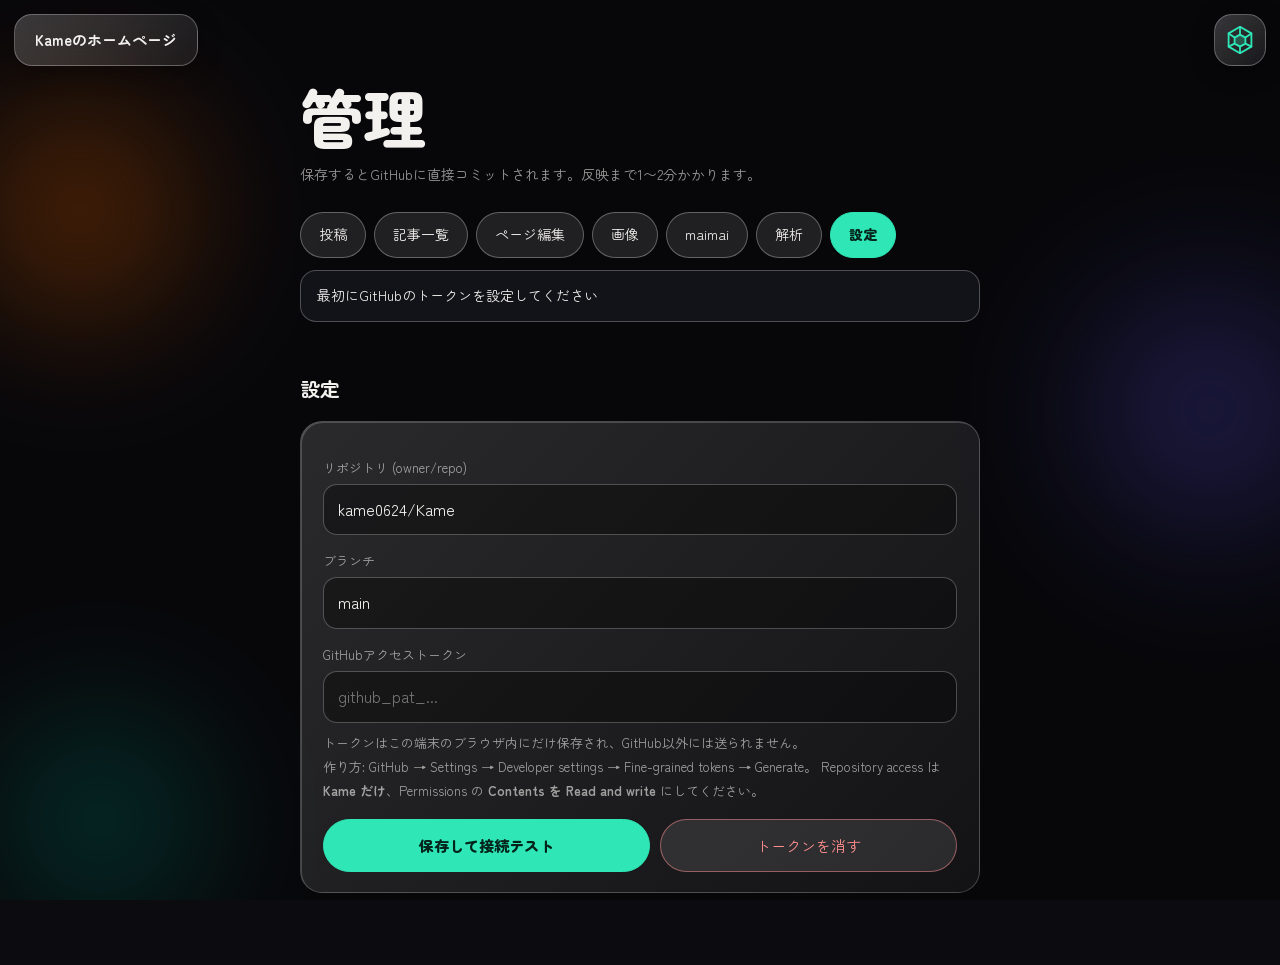
==== admin.html @ 191200f0 "Add files via upload" ====
<!doctype html>
<html lang="ja">
<head>
<meta charset="utf-8">
<meta name="viewport" content="width=device-width,initial-scale=1,viewport-fit=cover">
<meta name="theme-color" content="#0b0b10">
<meta name="robots" content="noindex,nofollow">
<title>管理 | Kame</title>
<link rel="preconnect" href="https://fonts.googleapis.com">
<link rel="preconnect" href="https://fonts.gstatic.com" crossorigin>
<link href="https://fonts.googleapis.com/css2?family=Zen+Maru+Gothic:wght@500;700;900&display=swap" rel="stylesheet">
<link rel="stylesheet" href="style.css">
<style>
  .tabs{display:flex;gap:8px;flex-wrap:wrap;margin:24px 0 8px}
  .tabs button{font:inherit;cursor:pointer;padding:9px 18px;min-height:44px;border-radius:50px;border:1px solid rgba(255,255,255,.3);background:rgba(255,255,255,.1);color:var(--text);font-size:14px}
  .tabs button[aria-selected="true"]{background:var(--accent);color:var(--accent-ink);border-color:var(--accent);font-weight:900}
  .panel[hidden]{display:none}
  label{display:block;font-size:13px;color:var(--dim);margin:14px 0 4px}
  input[type=text],input[type=password],input[type=date],select,textarea{width:100%;font:inherit;font-size:16px;color:var(--text);background:rgba(0,0,0,.35);border:1px solid rgba(255,255,255,.25);border-radius:14px;padding:10px 14px}
  textarea{min-height:200px;resize:vertical;line-height:1.7}
  textarea.code{min-height:55vh;font-family:ui-monospace,SFMono-Regular,Menlo,Consolas,monospace;font-size:13px;line-height:1.55;white-space:pre;overflow:auto;tab-size:2}
  input:focus,select:focus,textarea:focus{outline:2px solid var(--accent);outline-offset:1px}
  .row{display:flex;gap:10px;flex-wrap:wrap;margin-top:16px}
  .row>*{flex:1 1 auto}
  .abtn{font:inherit;cursor:pointer;min-height:48px;padding:12px 22px;border-radius:50px;border:1px solid rgba(255,255,255,.3);background:rgba(255,255,255,.1);color:var(--text);font-size:15px;text-align:center}
  .abtn.main{background:var(--accent);color:var(--accent-ink);border-color:var(--accent);font-weight:900}
  .abtn.danger{color:#ff8f8f;border-color:rgba(255,143,143,.5)}
  .abtn:disabled{opacity:.5;cursor:default}
  .hint{font-size:13px;color:var(--dim);margin:8px 0 0}
  #msg{position:sticky;top:76px;z-index:5;margin:12px 0 0;padding:12px 16px;border-radius:16px;font-size:14px;background:rgba(20,20,28,.92);border:1px solid rgba(255,255,255,.25)}
  #msg.ok{border-color:var(--accent);color:var(--accent)}
  #msg.err{border-color:#ff8f8f;color:#ff8f8f}
  #msg[hidden]{display:none}
  .plist{display:grid;gap:10px;padding:0;margin:0;list-style:none}
  .plist .glass{display:flex;gap:12px;align-items:center;justify-content:space-between}
  .plist .t{min-width:0}
  .plist .t b{display:block;font-size:15px}
  .plist .t span{color:var(--dim);font-size:12px}
  .plist .acts{display:flex;gap:8px;flex:none}
  .plist .acts .abtn{min-height:40px;padding:6px 14px;font-size:13px}
  iframe.prev{width:100%;height:60vh;border:1px solid rgba(255,255,255,.25);border-radius:16px;background:#0b0b10;margin-top:14px}
  .chk{display:flex;align-items:center;gap:8px;margin-top:12px;font-size:14px;color:var(--text)}
  .chk input{width:20px;height:20px}
  .gal{display:grid;grid-template-columns:repeat(auto-fill,minmax(140px,1fr));gap:12px;padding:0;margin:14px 0 0;list-style:none}
  .gal li{border:1px solid rgba(255,255,255,.2);border-radius:16px;overflow:hidden;background:rgba(0,0,0,.25);display:flex;flex-direction:column}
  .gal .ph{display:block;aspect-ratio:1/1;background:rgba(255,255,255,.05)}
  .gal img{display:block;width:100%;height:100%;object-fit:contain}
  .gal .nm{padding:8px 10px 0;font-size:12px;line-height:1.4;overflow-wrap:anywhere}
  .gal .sz{padding:0 10px;font-size:11px;color:var(--dim)}
  .gal .bt{display:flex;gap:6px;padding:8px 10px 10px;margin-top:auto}
  .gal .abtn{min-height:36px;padding:4px 8px;font-size:12px;flex:1}
  code{background:rgba(255,255,255,.1);padding:1px 6px;border-radius:6px;font-size:.9em}
</style>
</head>
<body>
<div class="bg" aria-hidden="true"><i></i><i></i><i></i></div>
<main>
  <h1 class="sub">管理</h1>
  <p class="lead" style="font-size:14px">保存するとGitHubに直接コミットされます。反映まで1〜2分かかります。</p>

  <div class="tabs" role="tablist">
    <button type="button" role="tab" data-tab="post">投稿</button>
    <button type="button" role="tab" data-tab="list">記事一覧</button>
    <button type="button" role="tab" data-tab="page">ページ編集</button>
    <button type="button" role="tab" data-tab="img">画像</button>
    <button type="button" role="tab" data-tab="mm">maimai</button>
    <button type="button" role="tab" data-tab="stats">解析</button>
    <button type="button" role="tab" data-tab="set">設定</button>
  </div>
  <div id="msg" hidden role="status"></div>

  <!-- 投稿 -->
  <section class="panel" id="tab-post" hidden>
    <h2 id="postHead">新しい記事</h2>
    <div class="glass">
      <label for="pDate">日付</label>
      <input type="date" id="pDate">
      <label for="pTitle">タイトル</label>
      <input type="text" id="pTitle" placeholder="タイトル" autocomplete="off">
      <label for="pBody">本文</label>
      <textarea id="pBody" placeholder="空行で段落が分かれます。URLは自動でリンクになります。"></textarea>
      <label class="chk"><input type="checkbox" id="pHtml"> 本文をHTMLとして書く</label>
      <p class="hint">画像は「画像を挿入」で <code>![](img/xxx.jpg)</code> の形で入ります。</p>
      <div class="row">
        <button class="abtn" type="button" id="pImgBtn">画像を挿入</button>
        <button class="abtn" type="button" id="pPrevBtn">プレビュー</button>
      </div>
      <input type="file" id="pImgFile" accept="image/*" hidden>
      <div id="pPrev" class="post glass" style="margin-top:16px" hidden></div>
      <div class="row">
        <button class="abtn main" type="button" id="pSave">投稿する</button>
        <button class="abtn" type="button" id="pCancel" hidden>編集をやめる</button>
      </div>
    </div>
  </section>

  <!-- 記事一覧 -->
  <section class="panel" id="tab-list" hidden>
    <h2>記事一覧</h2>
    <div class="row" style="margin:0 0 12px"><button class="abtn" type="button" id="lReload">再読み込み</button></div>
    <ul class="plist" id="plist"></ul>
  </section>

  <!-- ページ編集 -->
  <section class="panel" id="tab-page" hidden>
    <h2>ページ全体を編集</h2>
    <div class="glass">
      <label for="fPath">ファイル(新しい名前を入れると新規作成)</label>
      <input type="text" id="fPath" list="fList" placeholder="index.html" autocomplete="off" autocapitalize="off" spellcheck="false">
      <datalist id="fList"></datalist>
      <div class="row">
        <button class="abtn" type="button" id="fLoad">読み込む</button>
        <button class="abtn" type="button" id="fPrev">プレビュー</button>
      </div>
      <label for="fText">内容</label>
      <textarea id="fText" class="code" spellcheck="false" autocapitalize="off" wrap="off"></textarea>
      <iframe class="prev" id="fFrame" sandbox="allow-scripts allow-popups" title="プレビュー" hidden></iframe>
      <div class="row"><button class="abtn main" type="button" id="fSave">保存する</button></div>
    </div>
  </section>

  <!-- 画像 -->
  <section class="panel" id="tab-img" hidden>
    <h2>画像・ファイルのアップロード</h2>
    <div class="glass">
      <label for="uDir">保存先フォルダ</label>
      <select id="uDir">
        <option value="img/">img/ (ブログ用)</option>
        <option value="covers/">covers/ (maimaiのジャケット)</option>
        <option value="gadgets/">gadgets/ (ガジェット画像)</option>
        <option value="">ルート(トップ)</option>
      </select>
      <label for="uFile">ファイル</label>
      <input type="file" id="uFile">
      <label for="uName">ファイル名(空なら元の名前)</label>
      <input type="text" id="uName" placeholder="liftoff.jpg" autocapitalize="off" spellcheck="false">
      <div class="row"><button class="abtn main" type="button" id="uGo">アップロード</button></div>
      <p class="hint">ガジェット画像は保存先を <code>gadgets/</code> にして、下のファイル名で1枚ずつアップロードしてください。<br>Vivo: <code>vivo-x200-pro-mini.jpg</code> / iPhone: <code>iphone-13-mini.jpg</code> / Galaxy S22: <code>galaxy-s22.jpg</code> / Xperia 5 IV: <code>xperia-5-iv.jpg</code> / Nothing: <code>nothing-phone-1.jpg</code> / Galaxy S10e: <code>galaxy-s10e-exynos.jpg</code> / Xperia 5: <code>xperia-5.jpg</code><br>イヤホン: 水月雨 竹2: <code>moondrop-chu-2.jpg</code> / final E3000: <code>final-e3000.jpg</code> / CMF Buds Pro 2: <code>cmf-buds-pro-2.jpg</code> / CMF Buds: <code>cmf-buds.jpg</code></p>
      <p class="hint" id="uRes"></p>
    </div>

    <h2>画像一覧</h2>
    <div class="glass">
      <label for="gDir">フォルダを選ぶ(画像が入っているフォルダだけ出ます)</label>
      <select id="gDir"></select>
      <div class="row"><button class="abtn" type="button" id="gReload">再読み込み</button></div>
      <p class="hint" id="gInfo"></p>
      <ul class="gal" id="gal"></ul>
    </div>
  </section>

  <!-- maimai レーティング表 -->
  <section class="panel" id="tab-mm" hidden>
    <h2>maimai レーティング表</h2>
    <div class="glass">
      <p style="margin:0 0 4px">合計 <b id="mTotal" style="font-size:22px;color:var(--accent)">-</b> <span class="hint" id="mCount"></span></p>
      <p class="hint" style="margin:0">曲を追加・編集したら、いちばん下の「保存する」を押すとGitHubに反映されます。</p>
    </div>

    <h2 id="mHead">曲を追加</h2>
    <div class="glass">
      <label for="mGroup">分類</label>
      <select id="mGroup"><option value="new">新曲 B15</option><option value="old">旧曲 B35</option></select>
      <label for="mTitle">曲名</label>
      <input type="text" id="mTitle" placeholder="曲名" autocomplete="off">
      <label for="mDiff">難易度</label>
      <select id="mDiff"><option>MASTER</option><option>Re:MASTER</option><option>EXPERT</option><option>ADVANCED</option><option>BASIC</option></select>
      <label for="mConst">譜面定数(例 13.9)</label>
      <input type="text" id="mConst" inputmode="decimal" placeholder="13.9" autocomplete="off">
      <label for="mAch">達成率(例 100.5522)</label>
      <input type="text" id="mAch" inputmode="decimal" placeholder="100.5522" autocomplete="off">
      <p class="hint" id="mCalc">この曲のレーティング: -</p>
      <div class="row">
        <button class="abtn main" type="button" id="mAdd">追加する</button>
        <button class="abtn" type="button" id="mCancel" hidden>編集をやめる</button>
      </div>
    </div>

    <h2>レーティング推移</h2>
    <div class="glass">
      <label for="hDate">日付</label>
      <input type="date" id="hDate">
      <label for="hRate">レーティング(例 15226)</label>
      <input type="text" id="hRate" inputmode="numeric" placeholder="15226" autocomplete="off">
      <div class="row"><button class="abtn" type="button" id="hAdd">記録する</button></div>
      <label class="chk"><input type="checkbox" id="hAuto" checked> 保存するとき、新曲15・旧曲35がそろっていたら、合計を今日の分として自動で記録する</label>
      <p class="hint">同じ日付に記録すると上書きされます。グラフはmaimaiページに出ます(2回以上記録すると線になります)。</p>
      <ul class="plist" id="hList" style="margin-top:14px"></ul>
    </div>

    <h2>DX NETから取り込み</h2>
    <div class="glass">
      <label for="mImp">ブックマークレットでコピーしたデータを貼り付け</label>
      <textarea id="mImp" style="min-height:90px" placeholder='{"new":[...],"old":[...]}' spellcheck="false" autocapitalize="off"></textarea>
      <p class="hint">貼り付けた内容で、いまの新曲・旧曲の一覧を入れ替えます。前に入れた譜面定数は、同じ曲名と難易度なら引き継がれます。定数が分からなかった曲は「定数未入力」と出るので、あとから編集で入れてください。</p>
      <div class="row"><button class="abtn" type="button" id="mImpGo">取り込む</button></div>
    </div>

    <h2 id="mNewHead">新曲 B15</h2>
    <ul class="plist" id="mNewList"></ul>
    <h2 id="mOldHead">旧曲 B35</h2>
    <ul class="plist" id="mOldList"></ul>

    <div class="row" style="margin-top:24px"><button class="abtn main" type="button" id="mSave">保存する(GitHubに反映)</button></div>
    <p class="hint" id="mDirty"></p>
  </section>

  <!-- 解析 -->
  <section class="panel" id="tab-stats" hidden>
    <h2>アクセス解析(GoatCounter)</h2>
    <div class="glass">
      <p class="hint" style="margin:0 0 6px">広告や個人情報の収集がない、無料のアクセス解析です(個人利用向け)。<br>
      1. <a href="https://www.goatcounter.com/signup" target="_blank" rel="noopener">goatcounter.com</a> で登録して、好きな「コード」を決める → 2. 下に入れて「サイトの計測を有効にする」 → 3. 数字を見たいときは、GoatCounterの User → API でトークンを作って入れる。</p>
      <label for="gCode">コード(<code>○○.goatcounter.com</code> の○○)</label>
      <input type="text" id="gCode" autocapitalize="off" spellcheck="false" placeholder="kame">
      <div class="row">
        <button class="abtn main" type="button" id="gOn">サイトの計測を有効にする</button>
        <button class="abtn danger" type="button" id="gOff">計測を止める</button>
      </div>
      <p class="hint" id="gState"></p>
      <div class="row">
        <button class="abtn" type="button" id="gSkip">このブラウザは計測しない</button>
        <a class="abtn" id="gDash" href="https://www.goatcounter.com/" target="_blank" rel="noopener" style="text-decoration:none">ダッシュボードを開く</a>
      </div>
      <p class="hint" id="gSkipState"></p>
    </div>

    <h2>数字を見る</h2>
    <div class="glass">
      <label for="gTok">APIトークン(この端末のブラウザの中にだけ保存されます)</label>
      <input type="password" id="gTok" placeholder="GoatCounterで作ったトークン" autocomplete="off">
      <label for="gDays">期間</label>
      <select id="gDays"><option value="1">24時間</option><option value="7" selected>7日間</option><option value="30">30日間</option></select>
      <div class="row"><button class="abtn main" type="button" id="gLoad">読み込む</button></div>
      <p class="hint">ブラウザから読めないときは、「ダッシュボードを開く」から見てください(GoatCounter側の制限で、ここに出せない場合があります)。</p>
      <div id="gOut" style="margin-top:14px"></div>
    </div>
  </section>

  <!-- 設定 -->
  <section class="panel" id="tab-set" hidden>
    <h2>設定</h2>
    <div class="glass">
      <label for="sRepo">リポジトリ (owner/repo)</label>
      <input type="text" id="sRepo" value="kame0624/Kame" autocapitalize="off" spellcheck="false">
      <label for="sBranch">ブランチ</label>
      <input type="text" id="sBranch" value="main" autocapitalize="off" spellcheck="false">
      <label for="sToken">GitHubアクセストークン</label>
      <input type="password" id="sToken" placeholder="github_pat_..." autocomplete="off">
      <p class="hint">トークンはこの端末のブラウザ内にだけ保存され、GitHub以外には送られません。<br>
      作り方: GitHub → Settings → Developer settings → Fine-grained tokens → Generate。
      Repository access は <b>Kame だけ</b>、Permissions の <b>Contents を Read and write</b> にしてください。</p>
      <div class="row">
        <button class="abtn main" type="button" id="sSave">保存して接続テスト</button>
        <button class="abtn danger" type="button" id="sClear">トークンを消す</button>
      </div>
    </div>
  </section>
</main>
<script src="rating.js"></script>
<script src="menu.js"></script>
<script>
(function () {
  "use strict";
  var $ = function (id) { return document.getElementById(id); };
  var LS = "kame-admin-v1";
  var cfg = { repo: "kame0624/Kame", branch: "main", token: "" };
  try { var saved = JSON.parse(localStorage.getItem(LS) || "{}"); for (var k in saved) if (saved[k]) cfg[k] = saved[k]; } catch (e) {}

  /* ---------- 表示ヘルパ ---------- */
  var msgTimer;
  function say(text, kind) {
    var m = $("msg"); m.textContent = text; m.className = kind || ""; m.hidden = false;
    clearTimeout(msgTimer);
    if (kind === "ok") msgTimer = setTimeout(function () { m.hidden = true; }, 6000);
  }
  function busy(btn, on) { if (btn) btn.disabled = on; }
  function esc(s) { return String(s).replace(/&/g, "&amp;").replace(/</g, "&lt;").replace(/>/g, "&gt;").replace(/"/g, "&quot;"); }

  /* ---------- GitHub API ---------- */
  function api(path, opt) {
    if (!cfg.token) { go("set"); throw new Error("先に設定でトークンを入れてください"); }
    opt = opt || {};
    opt.headers = Object.assign({
      "Authorization": "Bearer " + cfg.token,
      "Accept": "application/vnd.github+json",
      "X-GitHub-Api-Version": "2022-11-28"
    }, opt.headers || {});
    opt.cache = "no-store";
    return fetch("https://api.github.com/repos/" + cfg.repo + path, opt).then(function (r) {
      if (r.status === 204) return null;
      return r.json().then(function (j) {
        if (!r.ok) { var e = new Error(j.message || ("HTTP " + r.status)); e.status = r.status; throw e; }
        return j;
      });
    });
  }
  function encPath(p) { return p.split("/").map(encodeURIComponent).join("/"); }
  function b64ToText(b) {
    var bin = atob(b.replace(/\n/g, "")), u = new Uint8Array(bin.length);
    for (var i = 0; i < bin.length; i++) u[i] = bin.charCodeAt(i);
    return new TextDecoder().decode(u);
  }
  function bytesToB64(u8) {
    var s = "", n = 0x8000;
    for (var i = 0; i < u8.length; i += n) s += String.fromCharCode.apply(null, u8.subarray(i, i + n));
    return btoa(s);
  }
  function readFile(path) {
    return api("/contents/" + encPath(path) + "?ref=" + encodeURIComponent(cfg.branch)).then(function (j) {
      if (Array.isArray(j) || j.type !== "file") throw new Error(path + " はファイルではありません");
      if (j.content === "" && j.size > 0) throw new Error("ファイルが大きすぎて読めません");
      return { text: b64ToText(j.content), sha: j.sha };
    });
  }
  function exists(path) {
    return api("/contents/" + encPath(path) + "?ref=" + encodeURIComponent(cfg.branch))
      .then(function (j) { return j.sha; }, function (e) { if (e.status === 404) return null; throw e; });
  }
  function putFile(path, b64, message, sha) {
    var body = { message: message, content: b64, branch: cfg.branch };
    if (sha) body.sha = sha;
    return api("/contents/" + encPath(path), { method: "PUT", body: JSON.stringify(body) });
  }
  function writeText(path, text, message, sha) {
    return putFile(path, bytesToB64(new TextEncoder().encode(text)), message, sha);
  }
  function friendly(e) {
    if (e.status === 401) return "トークンが無効です。設定で入れ直してください。";
    if (e.status === 403 || e.status === 404) return "権限がないか見つかりません(" + e.message + ")。トークンの権限とリポジトリ名を確認してください。";
    if (e.status === 409 || e.status === 422) return "他の変更とぶつかりました。読み込み直してもう一度どうぞ。(" + e.message + ")";
    return e.message || String(e);
  }

  /* ---------- タブ ---------- */
  var tabs = ["post", "list", "page", "img", "mm", "stats", "set"];
  function go(name) {
    tabs.forEach(function (t) {
      $("tab-" + t).hidden = t !== name;
      document.querySelector('[data-tab="' + t + '"]').setAttribute("aria-selected", t === name);
    });
    if (name === "list") loadList();
    if (name === "page") loadTree();
    if (name === "mm") loadMm();
    if (name === "stats") statsInit();
    if (name === "img") loadImgs(false);
    try { history.replaceState(null, "", "#" + name); } catch (e) {}
  }
  document.querySelector(".tabs").addEventListener("click", function (e) {
    var b = e.target.closest("[data-tab]"); if (b) go(b.dataset.tab);
  });

  /* ---------- 設定 ---------- */
  $("sRepo").value = cfg.repo; $("sBranch").value = cfg.branch; $("sToken").value = cfg.token;
  function persist() { try { localStorage.setItem(LS, JSON.stringify(cfg)); } catch (e) {} }
  $("sSave").onclick = function () {
    cfg.repo = $("sRepo").value.trim(); cfg.branch = $("sBranch").value.trim() || "main"; cfg.token = $("sToken").value.trim();
    persist(); busy(this, true);
    var b = this;
    api("").then(function (j) {
      var canPush = j.permissions && j.permissions.push;
      say(canPush ? "接続OK: " + j.full_name + " に書き込めます" : "接続はできましたが書き込み権限がありません(Contents: Read and write を確認)", canPush ? "ok" : "err");
    }).catch(function (e) { say(friendly(e), "err"); }).then(function () { busy(b, false); });
  };
  $("sClear").onclick = function () { cfg.token = ""; $("sToken").value = ""; persist(); say("トークンを消しました", "ok"); };

  /* ---------- ブログ ---------- */
  var BLOG = "blog.html";
  var ART_RE = /<article\b[^>]*class="[^"]*\bpost\b[^"]*"[^>]*>[\s\S]*?<\/article>/g;
  var editing = null; // 編集中記事の元のHTML

  function today() { var d = new Date(); return d.getFullYear() + "-" + String(d.getMonth() + 1).padStart(2, "0") + "-" + String(d.getDate()).padStart(2, "0"); }
  $("pDate").value = today();

  function linkify(s) {
    return s.replace(/(https?:\/\/[^\s<]+)/g, function (u) { return '<a href="' + u + '" target="_blank" rel="noopener">' + u + "</a>"; });
  }
  function textToHtml(text) {
    return text.replace(/\r\n?/g, "\n").trim().split(/\n{2,}/).map(function (blk) {
      var m = blk.trim().match(/^!\[\]\(([^)\s]+)\)$/);
      if (m) return '<p><img src="' + esc(m[1]) + '" alt="" loading="lazy" style="max-width:100%;border-radius:14px"></p>';
      return "<p>" + linkify(esc(blk).replace(/\n/g, "<br>")) + "</p>";
    }).join("\n    ");
  }
  function buildArticle(date, title, bodyHtml) {
    var disp = date.replace(/-/g, ".");
    return '<article class="post glass">\n    <time datetime="' + esc(date) + '">' + disp + "</time>\n    <h3>" + esc(title) + "</h3>\n    " + bodyHtml + "\n  </article>";
  }
  // 先頭の記事だけ上の余白を付ける(既存の見た目に合わせる)
  function normalize(html) {
    var first = true;
    return html.replace(ART_RE, function (a) {
      a = a.replace(/^(<article\b[^>]*?)\s+style="[^"]*"/, "$1");
      if (first) { first = false; a = a.replace(/^<article\b/, '<article style="margin-top:28px"'); }
      return a;
    });
  }
  function bodyFromArticle(art) {
    var doc = new DOMParser().parseFromString(art, "text/html");
    var a = doc.querySelector("article");
    var title = (a.querySelector("h3") || {}).textContent || "";
    var t = a.querySelector("time");
    var date = t ? (t.getAttribute("datetime") || "") : "";
    var kids = Array.prototype.filter.call(a.children, function (c) { return c.tagName !== "TIME" && c.tagName !== "H3"; });
    var simple = kids.every(function (c) {
      if (c.tagName !== "P") return false;
      return Array.prototype.every.call(c.querySelectorAll("*"), function (x) {
        if (x.tagName === "BR") return true;
        if (x.tagName === "A") return x.textContent === x.getAttribute("href");
        if (x.tagName === "IMG") return c.children.length === 1 && !c.textContent.trim();
        return false;
      });
    });
    if (!simple) return { date: date, title: title, html: true, body: kids.map(function (c) { return c.outerHTML; }).join("\n") };
    var text = kids.map(function (p) {
      var img = p.querySelector("img");
      if (img) return "![](" + img.getAttribute("src") + ")";
      var c = p.cloneNode(true);
      Array.prototype.forEach.call(c.querySelectorAll("br"), function (br) { br.replaceWith("\n"); });
      return c.textContent;
    }).join("\n\n");
    return { date: date, title: title, html: false, body: text };
  }
  function currentBody() {
    var raw = $("pBody").value;
    return $("pHtml").checked ? raw.trim() : textToHtml(raw);
  }
  function resetForm() {
    editing = null; $("pTitle").value = ""; $("pBody").value = ""; $("pHtml").checked = false; $("pDate").value = today();
    $("pPrev").hidden = true; $("postHead").textContent = "新しい記事"; $("pSave").textContent = "投稿する"; $("pCancel").hidden = true;
  }
  $("pCancel").onclick = resetForm;
  $("pPrevBtn").onclick = function () {
    var p = $("pPrev"); p.hidden = false;
    p.innerHTML = '<time>' + esc($("pDate").value.replace(/-/g, ".")) + "</time><h3>" + esc($("pTitle").value) + "</h3>" + currentBody();
  };
  $("pImgBtn").onclick = function () { $("pImgFile").click(); };
  $("pImgFile").onchange = function () {
    var f = this.files[0]; if (!f) return; this.value = "";
    say("画像をアップロード中…");
    var name = "img/" + Date.now().toString(36) + "-" + f.name.replace(/[^\w.\-]+/g, "_");
    f.arrayBuffer().then(function (buf) {
      return putFile(name, bytesToB64(new Uint8Array(buf)), "画像を追加: " + name);
    }).then(function () {
      var ta = $("pBody"), tag = ($("pHtml").checked ? '<p><img src="' + name + '" alt="" loading="lazy" style="max-width:100%;border-radius:14px"></p>' : "![](" + name + ")");
      var pos = ta.selectionStart || ta.value.length;
      var pre = ta.value.slice(0, pos), post = ta.value.slice(pos);
      ta.value = pre + (pre && !/\n\n$/.test(pre) ? "\n\n" : "") + tag + "\n\n" + post;
      say("画像を追加しました: " + name, "ok");
    }).catch(function (e) { say(friendly(e), "err"); });
  };
  $("pSave").onclick = function () {
    var date = $("pDate").value, title = $("pTitle").value.trim();
    if (!date || !title || !$("pBody").value.trim()) { say("日付・タイトル・本文を入れてください", "err"); return; }
    var btn = this; busy(btn, true); say("保存中…");
    var art = buildArticle(date, title, currentBody());
    readFile(BLOG).then(function (f) {
      var html = f.text;
      if (editing !== null) {
        var idx = html.indexOf(editing);
        if (idx < 0) throw new Error("元の記事が見つかりません。記事一覧を再読み込みしてください");
        html = html.slice(0, idx) + art + html.slice(idx + editing.length);
      } else {
        var m = html.match(/<article\b[^>]*class="[^"]*\bpost\b/);
        if (m) html = html.slice(0, m.index) + art + "\n  " + html.slice(m.index);
        else html = html.replace(/(<\/h1>)/, "$1\n  " + art.replace(/\$/g, "$$$$"));
      }
      return writeText(BLOG, normalize(html), (editing !== null ? "記事を編集: " : "記事を投稿: ") + title, f.sha);
    }).then(function () {
      say((editing !== null ? "更新" : "投稿") + "しました。1〜2分で公開されます。", "ok"); resetForm();
    }).catch(function (e) { say(friendly(e), "err"); }).then(function () { busy(btn, false); });
  };

  /* ---------- 記事一覧 ---------- */
  var listCache = [];
  function loadList() {
    var ul = $("plist"); ul.innerHTML = '<li class="hint">読み込み中…</li>';
    readFile(BLOG).then(function (f) {
      listCache = f.text.match(ART_RE) || [];
      if (!listCache.length) { ul.innerHTML = '<li class="hint">記事はまだありません</li>'; return; }
      ul.innerHTML = "";
      listCache.forEach(function (a, i) {
        var d = bodyFromArticle(a), li = document.createElement("li");
        li.className = "glass";
        li.innerHTML = '<div class="t"><b>' + esc(d.title || "(無題)") + "</b><span>" + esc(d.date) + '</span></div><div class="acts"><button class="abtn" data-e="' + i + '" type="button">編集</button><button class="abtn danger" data-d="' + i + '" type="button">削除</button></div>';
        ul.appendChild(li);
      });
    }).catch(function (e) { ul.innerHTML = ""; say(friendly(e), "err"); });
  }
  $("lReload").onclick = loadList;
  $("plist").onclick = function (e) {
    var eb = e.target.closest("[data-e]"), db = e.target.closest("[data-d]");
    if (eb) {
      var art = listCache[+eb.dataset.e], d = bodyFromArticle(art);
      editing = art; $("pDate").value = d.date; $("pTitle").value = d.title; $("pBody").value = d.body; $("pHtml").checked = d.html;
      $("postHead").textContent = "記事を編集"; $("pSave").textContent = "更新する"; $("pCancel").hidden = false;
      go("post"); window.scrollTo(0, 0);
    } else if (db) {
      var a = listCache[+db.dataset.d], t = bodyFromArticle(a).title;
      if (!confirm("「" + t + "」を削除しますか?")) return;
      readFile(BLOG).then(function (f) {
        var idx = f.text.indexOf(a);
        if (idx < 0) throw new Error("記事が見つかりません。再読み込みしてください");
        var html = f.text.slice(0, idx) + f.text.slice(idx + a.length).replace(/^\n[ \t]*/, "");
        return writeText(BLOG, normalize(html), "記事を削除: " + t, f.sha);
      }).then(function () { say("削除しました。", "ok"); loadList(); })
        .catch(function (e) { say(friendly(e), "err"); });
    }
  };

  /* ---------- ページ編集 ---------- */
  var fileSha = null, treeLoaded = false;
  function loadTree() {
    if (treeLoaded) return;
    api("/git/trees/" + encodeURIComponent(cfg.branch) + "?recursive=1").then(function (j) {
      var dl = $("fList"); dl.innerHTML = "";
      j.tree.filter(function (n) { return n.type === "blob" && /\.(html|css|js|json|md|txt|xml)$/i.test(n.path); })
        .forEach(function (n) { var o = document.createElement("option"); o.value = n.path; dl.appendChild(o); });
      treeLoaded = true;
    }).catch(function (e) { say(friendly(e), "err"); });
  }
  function loadFile() {
    var p = $("fPath").value.trim(); if (!p) return;
    say("読み込み中…");
    readFile(p).then(function (f) { $("fText").value = f.text; fileSha = f.sha; say(p + " を読み込みました", "ok"); })
      .catch(function (e) {
        if (e.status === 404) { $("fText").value = ""; fileSha = null; say("新規ファイルとして作成できます(保存で作成)", "ok"); }
        else say(friendly(e), "err");
      });
  }
  $("fLoad").onclick = loadFile;
  $("fPath").addEventListener("change", loadFile);
  $("fPrev").onclick = function () {
    var p = $("fPath").value.trim(), fr = $("fFrame");
    if (!/\.html?$/i.test(p)) { say("プレビューはHTMLだけです", "err"); return; }
    fr.hidden = false; fr.srcdoc = $("fText").value; fr.scrollIntoView({ behavior: "smooth", block: "center" });
  };
  $("fText").addEventListener("keydown", function (e) {
    if (e.key === "Tab") { e.preventDefault(); var t = this, s = t.selectionStart; t.value = t.value.slice(0, s) + "  " + t.value.slice(t.selectionEnd); t.selectionStart = t.selectionEnd = s + 2; }
  });
  $("fSave").onclick = function () {
    var p = $("fPath").value.trim(); if (!p) { say("ファイル名を入れてください", "err"); return; }
    if (/^(\/|.*\.\.)/.test(p)) { say("パスが不正です", "err"); return; }
    var btn = this; busy(btn, true); say("保存中…");
    exists(p).then(function (sha) {
      if (sha && sha !== fileSha && !confirm("読み込んだ後にこのファイルが変更されています。上書きしますか?")) throw new Error("キャンセルしました");
      return writeText(p, $("fText").value, (sha ? "ページ更新: " : "ページ作成: ") + p, sha);
    }).then(function (r) {
      fileSha = r.content.sha; treeLoaded = false; say(p + " を保存しました。1〜2分で公開されます。", "ok");
    }).catch(function (e) { say(friendly(e), "err"); }).then(function () { busy(btn, false); });
  };

  /* ---------- 画像アップロード ---------- */
  $("uGo").onclick = function () {
    var f = $("uFile").files[0]; if (!f) { say("ファイルを選んでください", "err"); return; }
    var name = ($("uName").value.trim() || f.name).replace(/[^\w.\-]+/g, "_");
    var path = $("uDir").value + name, btn = this; busy(btn, true); say("アップロード中…");
    var buf;
    f.arrayBuffer().then(function (b) { buf = b; return exists(path); }).then(function (sha) {
      if (sha && !confirm(path + " は既にあります。上書きしますか?")) throw new Error("キャンセルしました");
      return putFile(path, bytesToB64(new Uint8Array(buf)), "ファイル追加: " + path, sha);
    }).then(function () {
      $("uRes").textContent = "アップロードしました → " + path; say("アップロードしました", "ok"); loadImgs(true);
    }).catch(function (e) { say(friendly(e), "err"); }).then(function () { busy(btn, false); });
  };

  /* ---------- 画像一覧 ---------- */
  var IMG_RE = /\.(jpe?g|png|gif|webp|svg|avif|bmp|ico)$/i;
  var imgTree = null;
  function dirOf(p) { var i = p.lastIndexOf("/"); return i < 0 ? "" : p.slice(0, i + 1); }
  function sizeText(n) { return n > 1048576 ? (n / 1048576).toFixed(1) + " MB" : Math.max(1, Math.round(n / 1024)) + " KB"; }
  function rawUrl(n) { return "https://raw.githubusercontent.com/" + cfg.repo + "/" + encodeURIComponent(cfg.branch) + "/" + encPath(n.path) + "?v=" + n.sha.slice(0, 8); }
  function loadImgs(force) {
    if (imgTree && !force) { drawFolders(); return; }
    $("gInfo").textContent = "読み込み中…";
    Promise.resolve().then(function () { return api("/git/trees/" + encodeURIComponent(cfg.branch) + "?recursive=1"); }).then(function (j) {
      imgTree = j.tree.filter(function (n) { return n.type === "blob" && IMG_RE.test(n.path); });
      if (j.truncated) say("ファイルが多すぎて一部しか読み込めませんでした", "err");
      drawFolders();
    }).catch(function (e) { $("gInfo").textContent = ""; say(friendly(e), "err"); });
  }
  function drawFolders() {
    var sel = $("gDir"), prev = sel.value, counts = {};
    imgTree.forEach(function (n) { var d = dirOf(n.path); counts[d] = (counts[d] || 0) + 1; });
    var dirs = Object.keys(counts).sort();
    sel.innerHTML = "";
    dirs.forEach(function (d) {
      var o = document.createElement("option"); o.value = d;
      o.textContent = (d || "ルート(トップ)") + "  (" + counts[d] + "枚)"; sel.appendChild(o);
    });
    if (dirs.indexOf(prev) >= 0) sel.value = prev;
    drawGallery();
  }
  function imgFallback(img, path) {
    fetch("https://api.github.com/repos/" + cfg.repo + "/contents/" + encPath(path) + "?ref=" + encodeURIComponent(cfg.branch), {
      headers: { "Authorization": "Bearer " + cfg.token, "Accept": "application/vnd.github.raw" }, cache: "no-store"
    }).then(function (r) { if (!r.ok) throw 0; return r.blob(); })
      .then(function (b) { img.src = URL.createObjectURL(b); })
      .catch(function () { img.alt = "表示できません"; });
  }
  function drawGallery() {
    var ul = $("gal"), dir = $("gDir").value; ul.innerHTML = "";
    var items = (imgTree || []).filter(function (n) { return dirOf(n.path) === dir; })
      .sort(function (x, y) { return x.path.localeCompare(y.path); });
    $("gInfo").textContent = items.length ? items.length + "枚" : "このフォルダに画像はありません";
    items.forEach(function (n) {
      var li = document.createElement("li");
      li.innerHTML = '<a class="ph" target="_blank" rel="noopener"><img alt="" loading="lazy"></a><div class="nm"></div><div class="sz"></div><div class="bt"><button class="abtn" type="button" data-gc>パスをコピー</button><button class="abtn danger" type="button" data-gd>削除</button></div>';
      var img = li.querySelector("img");
      li.querySelector(".ph").href = rawUrl(n);
      li.querySelector(".nm").textContent = n.path.slice(dir.length);
      li.querySelector(".sz").textContent = sizeText(n.size || 0);
      li.dataset.path = n.path;
      img.addEventListener("error", function () { imgFallback(img, n.path); }, { once: true });
      img.src = rawUrl(n);
      ul.appendChild(li);
    });
  }
  $("gDir").onchange = drawGallery;
  $("gReload").onclick = function () { loadImgs(true); };
  $("gal").onclick = function (e) {
    var li = e.target.closest("li"); if (!li) return;
    var path = li.dataset.path, n = imgTree.filter(function (x) { return x.path === path; })[0];
    if (e.target.closest("[data-gc]")) {
      var done = function () { say("コピーしました: " + path, "ok"); };
      if (navigator.clipboard) navigator.clipboard.writeText(path).then(done, function () { say(path, ""); }); else say(path, "");
    } else if (e.target.closest("[data-gd]") && n) {
      var warn = "「" + path + "」を削除しますか?\nこの画像を使っているページでは表示されなくなります。";
      if (dirOf(path) === "") warn += "\n(トップにある画像です。アイコンなどに使っていないか確認してください)";
      if (!confirm(warn)) return;
      var b = e.target.closest("[data-gd]"); busy(b, true);
      api("/contents/" + encPath(path), { method: "DELETE", body: JSON.stringify({ message: "画像を削除: " + path, sha: n.sha, branch: cfg.branch }) }).then(function () {
        imgTree = imgTree.filter(function (x) { return x.path !== path; });
        drawFolders(); say("削除しました。1〜2分でサイトにも反映されます。", "ok");
      }).catch(function (err) { busy(b, false); say(friendly(err), "err"); });
    }
  };

  /* ---------- maimai 推移 ---------- */
  var HIST_PATH = "data/maimai-history.json";
  var hist = { points: [] }, histSha = null, histDirty = false, histLoaded = false;
  $("hDate").value = today();
  function refreshDirty() { $("mDirty").textContent = (mmDirty || histDirty) ? "まだ保存していない変更があります" : ""; }
  function setPoint(d, r) {
    hist.points = hist.points.filter(function (p) { return p.d !== d; });
    hist.points.push({ d: d, r: r });
    hist.points.sort(function (x, y) { return x.d < y.d ? -1 : 1; });
  }
  function histRender() {
    var ul = $("hList"); ul.innerHTML = "";
    if (!hist.points.length) { ul.innerHTML = '<li class="hint">まだ記録がありません</li>'; return; }
    hist.points.slice().reverse().forEach(function (p) {
      var li = document.createElement("li"); li.className = "glass";
      li.innerHTML = '<div class="t"><b>' + esc(p.r) + "</b><span>" + esc(p.d.replace(/-/g, ".")) + '</span></div><div class="acts"><button class="abtn danger" type="button" data-hd="' + esc(p.d) + '">削除</button></div>';
      ul.appendChild(li);
    });
  }
  function loadHist() {
    if (histLoaded) return;
    Promise.resolve().then(function () { return readFile(HIST_PATH); }).then(function (f) {
      var d = JSON.parse(f.text); hist = { points: (d.points || []).filter(function (p) { return p && p.d && +p.r > 0; }) };
      histSha = f.sha; histLoaded = true; histRender();
    }).catch(function (e) {
      if (e.status === 404) { histLoaded = true; histSha = null; histRender(); } else say(friendly(e), "err");
    });
  }
  $("hAdd").onclick = function () {
    var d = $("hDate").value, r = parseInt($("hRate").value, 10);
    if (!d) { say("日付を入れてください", "err"); return; }
    if (!(r > 0 && r <= 20000)) { say("レーティングは数字で入れてください(例 15226)", "err"); return; }
    setPoint(d, r); $("hRate").value = ""; histDirty = true; refreshDirty(); histRender();
    say("記録しました(まだ保存していません)", "ok");
  };
  $("hList").onclick = function (e) {
    var b = e.target.closest("[data-hd]"); if (!b) return;
    if (!confirm(b.dataset.hd + " の記録を削除しますか?")) return;
    hist.points = hist.points.filter(function (p) { return p.d !== b.dataset.hd; });
    histDirty = true; refreshDirty(); histRender();
  };

  /* ---------- maimai レーティング表 ---------- */
  var MM_PATH = "data/maimai-rating.json";
  var mm = { new: [], old: [] }, mmSha = null, mmLoaded = false, mmEdit = null, mmDirty = false;

  function mmRate(s) { return maimaiRating.calc(s.c, s.a); }
  function mmSort() { ["new", "old"].forEach(function (g) { mm[g].sort(function (x, y) { return mmRate(y) - mmRate(x); }); }); }
  function mmSum(list) { return list.reduce(function (t, s) { return t + mmRate(s); }, 0); }
  function mmMark(on) { mmDirty = on; refreshDirty(); }
  function mmRender() {
    mmSort();
    $("mTotal").textContent = mmSum(mm.new) + mmSum(mm.old);
    $("mCount").textContent = "(新曲 " + mmSum(mm.new) + " / 旧曲 " + mmSum(mm.old) + ")";
    $("mNewHead").textContent = "新曲 B15(" + mm.new.length + "/15)";
    $("mOldHead").textContent = "旧曲 B35(" + mm.old.length + "/35)";
    [["new", "mNewList"], ["old", "mOldList"]].forEach(function (p) {
      var ul = $(p[1]); ul.innerHTML = "";
      if (!mm[p[0]].length) { ul.innerHTML = '<li class="hint">まだありません</li>'; return; }
      mm[p[0]].forEach(function (s, i) {
        var li = document.createElement("li"); li.className = "glass";
        li.innerHTML = '<div class="t"><b>' + esc(s.title) + "</b><span>" + esc(s.diff || "") + " " + (+s.c > 0 ? (+s.c).toFixed(1) : '<span style="color:#ff8f8f">定数未入力</span>') + " ・ " + (+s.a).toFixed(4) + "% ・ " + maimaiRating.rank(s.a) + " ・ <b style=\"display:inline;color:var(--accent)\">" + mmRate(s) + '</b></span></div><div class="acts"><button class="abtn" type="button" data-mg="' + p[0] + '" data-mi="' + i + '" data-act="e">編集</button><button class="abtn danger" type="button" data-mg="' + p[0] + '" data-mi="' + i + '" data-act="d">削除</button></div>';
        ul.appendChild(li);
      });
    });
  }
  function loadMm() {
    loadHist();
    if (mmLoaded) return;
    Promise.resolve().then(function () { return readFile(MM_PATH); }).then(function (f) {
      var d = JSON.parse(f.text);
      mm = { new: d.new || [], old: d.old || [] }; mmSha = f.sha; mmLoaded = true; mmRender();
    }).catch(function (e) {
      if (e.status === 404) { mmLoaded = true; mmSha = null; mmRender(); say("まだデータがありません。曲を追加して保存すると作られます", "ok"); }
      else say(friendly(e), "err");
    });
  }
  function mmCalcPrev() {
    var c = parseFloat($("mConst").value), a = parseFloat($("mAch").value);
    $("mCalc").textContent = (c > 0 && a >= 0) ? "この曲のレーティング: " + maimaiRating.calc(c, a) + "(" + maimaiRating.rank(a) + ")" : "この曲のレーティング: -";
  }
  $("mConst").addEventListener("input", mmCalcPrev); $("mAch").addEventListener("input", mmCalcPrev);
  function mmReset() {
    mmEdit = null; $("mTitle").value = ""; $("mConst").value = ""; $("mAch").value = "";
    $("mHead").textContent = "曲を追加"; $("mAdd").textContent = "追加する"; $("mCancel").hidden = true; mmCalcPrev();
  }
  $("mCancel").onclick = mmReset;
  $("mAdd").onclick = function () {
    var title = $("mTitle").value.trim(), c = parseFloat($("mConst").value), a = parseFloat($("mAch").value);
    if (!title) { say("曲名を入れてください", "err"); return; }
    if (!(c >= 1 && c <= 16)) { say("譜面定数は 1〜16 の数字で入れてください(例 13.9)", "err"); return; }
    if (!(a >= 0 && a <= 101)) { say("達成率は 0〜101 の数字で入れてください(例 100.5522)", "err"); return; }
    var item = { title: title, diff: $("mDiff").value, c: Math.round(c * 10) / 10, a: Math.round(a * 10000) / 10000 };
    if (mmEdit) mm[mmEdit.g].splice(mmEdit.i, 1);
    mm[$("mGroup").value].push(item);
    say((mmEdit ? "更新" : "追加") + "しました(まだ保存していません)", "ok");
    mmReset(); mmMark(true); mmRender();
  };
  function mmClick(e) {
    var b = e.target.closest("[data-act]"); if (!b) return;
    var g = b.dataset.mg, i = +b.dataset.mi, s = mm[g][i];
    if (b.dataset.act === "e") {
      mmEdit = { g: g, i: i };
      $("mGroup").value = g; $("mTitle").value = s.title; $("mDiff").value = s.diff || "MASTER"; $("mConst").value = s.c; $("mAch").value = s.a;
      $("mHead").textContent = "曲を編集"; $("mAdd").textContent = "更新する"; $("mCancel").hidden = false; mmCalcPrev();
      $("mHead").scrollIntoView({ behavior: "smooth", block: "start" });
    } else if (confirm("「" + s.title + "」を削除しますか?")) {
      mm[g].splice(i, 1); mmReset(); mmMark(true); mmRender();
    }
  }
  $("mImpGo").onclick = function () {
    var d;
    try { d = JSON.parse($("mImp").value.trim()); } catch (e) { say("データを読めません。ブックマークレットでコピーした内容をそのまま貼ってください", "err"); return; }
    if (!d || (!Array.isArray(d.new) && !Array.isArray(d.old))) { say("新曲(new)と旧曲(old)のデータが見つかりません", "err"); return; }
    var known = {};
    mm.new.concat(mm.old).forEach(function (s) { if (+s.c > 0) known[s.title + "|" + (s.diff || "")] = +s.c; });
    var missing = 0;
    function conv(list) {
      return (list || []).map(function (s) {
        var c = +s.c > 0 ? +s.c : (known[s.title + "|" + (s.diff || "")] || 0);
        if (!(c > 0)) missing++;
        return { title: String(s.title || "").trim(), diff: s.diff || "MASTER", c: c, a: Math.round((+s.a || 0) * 10000) / 10000 };
      }).filter(function (s) { return s.title; });
    }
    if (mmDirty || mm.new.length + mm.old.length) { if (!confirm("いまの一覧を取り込んだ内容で入れ替えます。よろしいですか?")) return; }
    mm = { new: conv(d.new), old: conv(d.old) };
    $("mImp").value = ""; mmMark(true); mmRender();
    say("取り込みました(新曲 " + mm.new.length + " / 旧曲 " + mm.old.length + ")" + (missing ? "。定数未入力が " + missing + " 曲あります" : "") + "。まだ保存していません", missing ? "" : "ok");
  };
  $("mNewList").onclick = mmClick; $("mOldList").onclick = mmClick;
  $("mSave").onclick = function () {
    var btn = this; busy(btn, true); say("保存中…");
    mmSort();
    var wrote = [];
    var p = Promise.resolve();
    if (mmDirty || !mmSha) {
      p = p.then(function () {
        var data = { updated: today().replace(/-/g, "."), new: mm.new, old: mm.old };
        return writeText(MM_PATH, JSON.stringify(data, null, 2) + "\n", "maimaiレーティング表を更新", mmSha);
      }).then(function (r) { mmSha = r.content.sha; mmMark(false); wrote.push("レーティング表"); });
    }
    p = p.then(function () {
      var total = mmSum(mm.new) + mmSum(mm.old);
      if ($("hAuto").checked && mm.new.length >= 15 && mm.old.length >= 35 && total > 0) { setPoint(today(), total); histDirty = true; histRender(); }
      if (histDirty) {
        return writeText(HIST_PATH, JSON.stringify(hist, null, 2) + "\n", "maimaiレーティング推移を更新", histSha)
          .then(function (r) { histSha = r.content.sha; histDirty = false; refreshDirty(); wrote.push("推移"); });
      }
    }).then(function () {
      say(wrote.length ? wrote.join("と") + "を保存しました。1〜2分で公開されます。" : "変更はありませんでした", wrote.length ? "ok" : "");
    }).catch(function (e) {
      if (e.status === 409 || e.status === 422) { mmLoaded = false; histLoaded = false; }
      say(friendly(e), "err");
    }).then(function () { busy(btn, false); });
  };
  window.addEventListener("beforeunload", function (e) { if (mmDirty || histDirty) { e.preventDefault(); e.returnValue = ""; } });

  /* ---------- アクセス解析 (GoatCounter) ---------- */
  var gcInit = false;
  function gcCode() { return ($("gCode").value || "").trim().toLowerCase().replace(/\.goatcounter\.com.*$/, ""); }
  function gcRefresh() {
    var c = gcCode();
    $("gDash").href = c ? "https://" + c + ".goatcounter.com/" : "https://www.goatcounter.com/";
    var skipped = false; try { skipped = localStorage.getItem("skipgc") === "t"; } catch (e) {}
    $("gSkip").textContent = skipped ? "このブラウザの計測除外を解除" : "このブラウザは計測しない";
    $("gSkipState").textContent = skipped ? "いまこのブラウザ(自分の訪問)は計測されません。" : "";
  }
  function statsInit() {
    if (!gcInit) { gcInit = true; $("gCode").value = cfg.gcCode || ""; $("gTok").value = cfg.gcToken || ""; $("gCode").addEventListener("input", gcRefresh);
      Promise.resolve().then(function () { return readFile("menu.js"); }).then(function (f) {
        var m = f.text.match(/var GOATCOUNTER = "([^"]*)";/);
        $("gState").textContent = m ? (m[1] ? "いまのサイト:「" + m[1] + "」で計測しています" : "いまのサイト:計測していません") : "menu.js に計測用の設定が見つかりません(最新の menu.js を上げてください)";
        if (m && m[1] && !$("gCode").value) { $("gCode").value = m[1]; gcRefresh(); }
      }).catch(function () {});
    }
    gcRefresh();
  }
  function gcSet(code) {
    if (code && !/^[a-z0-9][a-z0-9-]{1,}$/.test(code)) { say("コードは半角の英数字とハイフンで入れてください", "err"); return; }
    say("menu.js を更新中…");
    readFile("menu.js").then(function (f) {
      if (!/var GOATCOUNTER = "[^"]*";/.test(f.text)) throw new Error("menu.js に計測用の設定が見つかりません。最新の menu.js を先にアップしてください");
      var t = f.text.replace(/var GOATCOUNTER = "[^"]*";/, 'var GOATCOUNTER = "' + code + '";');
      return writeText("menu.js", t, code ? "アクセス解析を有効化: " + code : "アクセス解析を停止", f.sha);
    }).then(function () {
      cfg.gcCode = code; persist();
      $("gState").textContent = code ? "いまのサイト:「" + code + "」で計測しています(反映まで1〜2分)" : "いまのサイト:計測していません";
      say(code ? "計測を有効にしました。1〜2分で反映されます。" : "計測を止めました。", "ok");
    }).catch(function (e) { say(friendly(e), "err"); });
  }
  $("gOn").onclick = function () { var c = gcCode(); if (!c) { say("コードを入れてください", "err"); return; } gcSet(c); };
  $("gOff").onclick = function () { if (confirm("サイト全体の計測を止めますか?")) gcSet(""); };
  $("gSkip").onclick = function () {
    try { if (localStorage.getItem("skipgc") === "t") localStorage.removeItem("skipgc"); else localStorage.setItem("skipgc", "t"); } catch (e) { say("この設定はこのブラウザでは使えません", "err"); }
    gcRefresh();
  };
  function gcApi(path) {
    return fetch("https://" + cfg.gcCode + ".goatcounter.com/api/v0" + path, { headers: { "Authorization": "Bearer " + cfg.gcToken, "Accept": "application/json" } })
      .then(function (r) { return r.json().catch(function () { return {}; }).then(function (j) { if (!r.ok) throw new Error(j.error || (j.errors && JSON.stringify(j.errors)) || ("HTTP " + r.status)); return j; }); });
  }
  $("gLoad").onclick = function () {
    cfg.gcCode = gcCode(); cfg.gcToken = $("gTok").value.trim(); persist();
    if (!cfg.gcCode || !cfg.gcToken) { say("コードとAPIトークンを入れてください", "err"); return; }
    var days = +$("gDays").value, end = new Date(), start = new Date(end.getTime() - days * 864e5);
    var q = "?start=" + encodeURIComponent(start.toISOString()) + "&end=" + encodeURIComponent(end.toISOString());
    var btn = this; busy(btn, true); say("読み込み中…");
    Promise.all([gcApi("/stats/total" + q), gcApi("/stats/hits" + q + "&limit=10")]).then(function (r) {
      var t = r[0], hits = (r[1].hits || []);
      var html = '<p style="margin:0 0 10px">訪問者 <b style="font-size:26px;color:var(--accent)">' + esc(t.total != null ? t.total : "-") + "</b> <span class=\"hint\">(期間: " + days + "日)</span></p>";
      if (hits.length) {
        html += '<ul class="plist">' + hits.map(function (h) {
          return '<li class="glass"><div class="t"><b>' + esc(h.path || "") + "</b><span>" + esc(h.title || "") + '</span></div><div class="acts"><b style="color:var(--accent)">' + esc(h.count != null ? h.count : "") + "</b></div></li>";
        }).join("") + "</ul>";
      } else html += '<p class="hint">この期間のデータはまだありません</p>';
      $("gOut").innerHTML = html; say("読み込みました", "ok");
    }).catch(function (e) {
      var net = e instanceof TypeError;
      say(net ? "ブラウザから読めませんでした(GoatCounter側の制限か、コード・ネットワークの問題かもしれません)。「ダッシュボードを開く」から見てください。" : "読み込めません: " + e.message, "err");
    }).then(function () { busy(btn, false); });
  };

  /* ---------- 起動 ---------- */
  var h = location.hash.slice(1);
  go(cfg.token ? (tabs.indexOf(h) >= 0 ? h : "post") : "set");
  if (!cfg.token) say("最初にGitHubのトークンを設定してください", "");
})();
</script>
</body>
</html>
---- style.css ----
:root{--ink:#0b0b10;--text:#f3f1ee;--dim:rgba(243,241,238,.62);--accent:#2ee6b6;--accent-ink:#04231b;--glass-a:rgba(255,255,255,.14);--glass-b:rgba(255,255,255,.05);}
*{box-sizing:border-box}
html{color-scheme:dark;scroll-behavior:smooth;-webkit-text-size-adjust:100%;text-size-adjust:100%;scroll-padding-top:84px}
html.menu-open{overflow:hidden}
body{margin:0;min-height:100vh;min-height:100svh;background:var(--ink);color:var(--text);font-family:"Zen Maru Gothic","Hiragino Maru Gothic ProN","Hiragino Sans","Noto Sans JP",system-ui,sans-serif;line-height:1.85;-webkit-font-smoothing:antialiased;overflow-x:hidden}
/* 背景: ぼかした色のにじみ(アプリと同じ) */
.bg{position:fixed;inset:0;z-index:-1;overflow:hidden;background:var(--ink)}
.bg i{position:absolute;border-radius:50%;filter:blur(60px);will-change:transform}
/* Kame Store アプリと同じ配置・大きさ・濃さのにじみ */
.bg i:nth-child(1){width:340px;height:340px;left:-90px;top:40px;background:radial-gradient(closest-side,rgba(255,106,0,.55),rgba(255,106,0,0))}
.bg i:nth-child(2){width:380px;height:380px;right:-120px;top:calc(50% - 230px);background:radial-gradient(closest-side,rgba(106,91,255,.45),rgba(106,91,255,0))}
.bg i:nth-child(3){width:320px;height:320px;left:-60px;bottom:-80px;background:radial-gradient(closest-side,rgba(0,194,168,.40),rgba(0,194,168,0))}
.bg::after{content:"";position:absolute;inset:0;background:rgba(0,0,0,.35)}
main{width:min(680px,100% - 40px - env(safe-area-inset-left) - env(safe-area-inset-right));margin:0 auto;padding:56px 0 72px}
a{color:var(--accent);text-underline-offset:3px}
a:focus-visible,button:focus-visible{outline:2px solid var(--accent);outline-offset:3px;border-radius:8px}
.glass{border-radius:22px;padding:20px 22px;background:linear-gradient(135deg,var(--glass-a),var(--glass-b));border:1px solid rgba(255,255,255,.2);box-shadow:inset 1px 1px 0 rgba(255,255,255,.18)}
h1{font-size:clamp(64px,19vw,112px);line-height:1;margin:0;font-weight:900;letter-spacing:-.02em}
h2{font-size:20px;margin:48px 0 14px;font-weight:700}
p{margin:0 0 12px}
.lead{font-size:18px;color:var(--dim);margin-top:14px}
.hero{display:flex;align-items:center;gap:22px;margin-bottom:8px}
.hero h1{font-size:clamp(52px,15vw,96px)}
.avatar{position:relative;flex:none;width:112px;height:112px;padding:4px;border:0;border-radius:36px;cursor:default;-webkit-tap-highlight-color:transparent;background:linear-gradient(140deg,#2ee6b6,#6a5bff 60%,#ff6a00);box-shadow:0 10px 36px rgba(46,230,182,.28),0 2px 8px rgba(0,0,0,.4)}
.avatar img{display:block;width:100%;height:100%;border-radius:32px;object-fit:cover;background:#1a1a22}

.list{display:grid;gap:12px;padding:0;margin:0;list-style:none}
.list b{display:block;font-size:16px}
.list span{color:var(--dim);font-size:14px}
.links{display:flex;flex-wrap:wrap;gap:10px}
.pill{display:inline-block;padding:9px 18px;border-radius:50px;border:1px solid rgba(255,255,255,.3);background:rgba(255,255,255,.1);color:var(--text);text-decoration:none;font-size:14px}
.btn{display:block;text-align:center;padding:15px 22px;border-radius:50px;background:var(--accent);color:var(--accent-ink);font-weight:900;font-size:17px;text-decoration:none}
.steps{padding-left:1.4em;margin:0}
.steps li{margin-bottom:8px}
.meta{display:grid;grid-template-columns:auto 1fr;gap:6px 16px;font-size:13px;color:var(--dim);margin:0}
.meta dt{white-space:nowrap}.meta dd{margin:0;word-break:break-all;color:var(--text)}
.app{display:flex;align-items:center;gap:18px;margin-bottom:22px}
.icon{flex:none;width:84px;height:84px;border-radius:24px;display:grid;place-items:center;font-size:42px;font-weight:900;color:#fff;background:linear-gradient(135deg,#ff6a00,#ff9e40)}
.app h1{font-size:34px}
.app p{margin:0;color:var(--dim);font-size:14px}
.back{display:inline-block;margin-bottom:28px;font-size:14px}

/* メニュー(右上の甲羅) */
.menu{position:fixed;top:max(14px,env(safe-area-inset-top));right:max(14px,env(safe-area-inset-right));z-index:10}
.menu-btn{position:relative;z-index:2;display:grid;place-items:center;width:52px;height:52px;padding:0;border-radius:18px;border:1px solid rgba(255,255,255,.28);background:linear-gradient(135deg,rgba(255,255,255,.2),rgba(255,255,255,.07));-webkit-backdrop-filter:blur(14px);backdrop-filter:blur(14px);cursor:pointer;box-shadow:0 6px 22px rgba(0,0,0,.35)}
.menu-btn svg{width:30px;height:30px}
.menu-btn .core{fill:rgba(46,230,182,.25);transition:fill .2s}
.menu-btn[aria-expanded="true"] .core{fill:#2ee6b6}
.menu-panel{z-index:1;position:absolute;top:60px;right:0;min-width:200px;padding:8px;border-radius:20px;border:1px solid rgba(255,255,255,.25);background:rgba(20,20,28,.72);-webkit-backdrop-filter:blur(20px);backdrop-filter:blur(20px);box-shadow:0 14px 40px rgba(0,0,0,.5)}
.menu-panel[hidden]{display:none}
.menu-panel a{display:block;padding:11px 16px;border-radius:12px;color:var(--text);text-decoration:none;font-size:15px}
.menu-panel a:hover,.menu-panel a:focus-visible{background:rgba(255,255,255,.1)}
.menu-panel hr{border:0;border-top:1px solid rgba(255,255,255,.14);margin:6px 8px}
@media (prefers-reduced-motion:no-preference){.menu-panel{animation:pop .16s ease-out}@keyframes pop{from{opacity:0;transform:translateY(-6px) scale(.97)}}}
.menu + main{padding-top:84px}

/* 長い文字列でレイアウトが崩れないように */
.glass,.pill{overflow-wrap:anywhere}
.pill{min-height:44px;line-height:26px}

/* ===== スマホ向け ===== */
@media (max-width:640px){
  main{padding:40px 0 56px}
  .menu + main{padding-top:84px}
  .hero{gap:16px}
  .avatar{width:92px;height:92px;border-radius:30px}
  .avatar img{border-radius:26px}
  h2{font-size:19px;margin:36px 0 12px}
  .glass{padding:16px 18px;border-radius:20px}
  .bg i{filter:blur(40px)}

  .menu-btn{width:56px;height:56px;border-radius:20px}
  .menu-btn svg{width:32px;height:32px}

  /* メニュー: 全画面表示 */
  .menu-panel{
    position:fixed;inset:0;min-width:0;
    display:flex;flex-direction:column;justify-content:center;justify-content:safe center;gap:4px;
    padding:calc(88px + env(safe-area-inset-top)) max(28px,env(safe-area-inset-right)) calc(40px + env(safe-area-inset-bottom)) max(28px,env(safe-area-inset-left));
    border:0;border-radius:0;
    background:rgba(11,11,16,.88);
    -webkit-backdrop-filter:blur(28px);backdrop-filter:blur(28px);
    box-shadow:none;overflow-y:auto;
  }
  .menu-panel[hidden]{display:none}
  .menu-panel a{padding:16px 20px;border-radius:18px;font-size:24px;font-weight:700;text-align:center}
  .menu-panel a:active{background:rgba(255,255,255,.12)}
  .menu-panel hr{margin:12px 24px}
  .menu-panel a[target]{font-size:19px;font-weight:500;color:var(--dim)}
}
@media (max-width:640px) and (prefers-reduced-motion:no-preference){
  .menu-panel{animation:fade .18s ease-out}
  @keyframes fade{from{opacity:0}}
}

/* ブログ */
.post{margin-bottom:12px}
.post time{display:block;color:var(--dim);font-size:12px;line-height:1.4}
.post h3{margin:4px 0 8px;font-size:17px;line-height:1.5}
.post p:last-child{margin-bottom:0}

/* maimai・好きなもの */
.sub{font-size:clamp(40px,12vw,64px)}
.meta-card .meta{font-size:14px;gap:8px 18px}
.tags{display:flex;flex-wrap:wrap;gap:8px;padding:0;margin:0;list-style:none}
.tags li{padding:6px 14px;border-radius:50px;border:1px solid rgba(255,255,255,.25);background:rgba(255,255,255,.08);font-size:14px}
.check{padding:0;margin:0;list-style:none}
.check li{margin-bottom:6px}
.check li::before{content:"□ ";color:var(--accent)}
.check li.done{color:var(--dim);text-decoration:line-through}
.check li.done::before{content:"■ "}

/* 左上のサイト名(メニューボタンと同じ高さ) */
.brand{position:fixed;top:max(14px,env(safe-area-inset-top));left:max(14px,env(safe-area-inset-left));z-index:9;display:flex;align-items:center;height:52px;padding:0 20px;border-radius:18px;border:1px solid rgba(255,255,255,.28);background:linear-gradient(135deg,rgba(255,255,255,.2),rgba(255,255,255,.07));-webkit-backdrop-filter:blur(14px);backdrop-filter:blur(14px);box-shadow:0 6px 22px rgba(0,0,0,.35);color:var(--text);text-decoration:none;font-weight:700;font-size:15px;white-space:nowrap}
@media (max-width:640px){.brand{height:56px;border-radius:20px;padding:0 18px;font-size:14px}}

.menu-panel a[aria-current="page"]{color:var(--accent)}

/* maimai: 曲カード(ジャケット + 開くと詳細) */
.song{padding:0;overflow:hidden}
.song summary{display:flex;align-items:center;gap:14px;padding:12px 18px 12px 12px;cursor:pointer;list-style:none;-webkit-tap-highlight-color:transparent}
.song summary::-webkit-details-marker{display:none}
.song summary::after{content:"";flex:none;width:8px;height:8px;margin-left:auto;border-right:2px solid var(--dim);border-bottom:2px solid var(--dim);transform:rotate(45deg);transition:transform .2s}
.song[open] summary::after{transform:rotate(-135deg)}
.song-cover{position:relative;flex:none;width:64px;height:64px;border-radius:14px;overflow:hidden;display:grid;place-items:center;font-size:26px;color:rgba(255,255,255,.85);background:linear-gradient(135deg,rgba(106,91,255,.6),rgba(46,230,182,.45));box-shadow:0 4px 14px rgba(0,0,0,.35)}
.song-cover img{position:absolute;inset:0;width:100%;height:100%;object-fit:cover}
.song-title{flex:1;min-width:0}
.song-title b{overflow-wrap:anywhere;line-height:1.5}
.song-body{padding:2px 18px 18px;border-top:1px solid rgba(255,255,255,.12)}
.song-body .meta{margin:14px 0 10px;font-size:14px;gap:8px 18px}
.song-body p{margin:0;font-size:14px;color:var(--dim)}

/* ガジェット一覧：画像を1枚ずつ表示 */
.gadget-list{gap:12px}
.gadget-card{display:flex;align-items:center;gap:16px;min-height:116px;padding:14px;overflow:hidden}
.gadget-photo{position:relative;flex:none;width:88px;height:88px;border-radius:22px;overflow:hidden;display:grid;place-items:center;background:linear-gradient(135deg,rgba(106,91,255,.7),rgba(46,230,182,.55));box-shadow:0 4px 14px rgba(0,0,0,.28)}
.gadget-photo img{position:absolute;inset:0;width:100%;height:100%;object-fit:cover}
.gadget-fallback{font-size:34px;line-height:1}
.gadget-info{min-width:0;display:flex;flex-direction:column;gap:2px}
.gadget-info b{display:block;font-size:16px;line-height:1.5;overflow-wrap:anywhere}
.gadget-info span{color:var(--dim);font-size:14px;overflow-wrap:anywhere}
@media(max-width:640px){.gadget-card{min-height:104px;padding:12px;gap:14px}.gadget-photo{width:76px;height:76px;border-radius:20px}.gadget-info b{font-size:15px}}


/* maimai: レーティング表 */
.rt-sum{display:flex;align-items:baseline;justify-content:space-between;gap:12px;flex-wrap:wrap}
.rt-sum b{font-size:34px;line-height:1.2;font-weight:900;color:var(--accent)}
.rt-sum span{font-size:13px;color:var(--dim)}
.rt-group{padding:0;overflow:hidden;margin-top:12px}
.rt-group summary{display:flex;align-items:center;gap:10px;padding:14px 18px;cursor:pointer;list-style:none;font-weight:700;-webkit-tap-highlight-color:transparent}
.rt-group summary::-webkit-details-marker{display:none}
.rt-group summary small{margin-left:auto;font-weight:500;color:var(--dim);font-size:13px}
.rt-group summary::after{content:"";flex:none;width:8px;height:8px;border-right:2px solid var(--dim);border-bottom:2px solid var(--dim);transform:rotate(45deg);transition:transform .2s}
.rt-group[open] summary::after{transform:rotate(-135deg)}
.rt-list{margin:0;padding:0 0 6px;list-style:none;border-top:1px solid rgba(255,255,255,.12)}
.rt-list li{display:grid;grid-template-columns:28px 1fr auto;align-items:center;gap:10px;padding:10px 18px;border-bottom:1px solid rgba(255,255,255,.07)}
.rt-list li:last-child{border-bottom:0}
.rt-n{font-size:12px;color:var(--dim);text-align:right}
.rt-t{min-width:0}
.rt-t b{display:block;font-size:15px;line-height:1.45;overflow-wrap:anywhere}
.rt-t span{font-size:12px;color:var(--dim)}
.rt-t em{font-style:normal;color:var(--accent);font-weight:700;margin-left:4px}
.rt-v{font-size:20px;font-weight:900;font-variant-numeric:tabular-nums}
.rt-note{font-size:12px;color:var(--dim);margin:10px 4px 0}

/* リンク: アイコン + 下に名前 */
.link-tiles{display:flex;flex-wrap:wrap;gap:20px}
.tile{display:flex;flex-direction:column;align-items:center;gap:8px;width:76px;color:var(--text);text-decoration:none;font-size:12px;line-height:1.3;text-align:center;-webkit-tap-highlight-color:transparent}
.tile-ico{position:relative;display:grid;place-items:center;width:64px;height:64px;border-radius:20px;overflow:hidden;border:1px solid rgba(255,255,255,.28);background:linear-gradient(135deg,var(--glass-a),var(--glass-b));box-shadow:inset 1px 1px 0 rgba(255,255,255,.18),0 6px 18px rgba(0,0,0,.3);transition:transform .15s}
.tile:active .tile-ico{transform:scale(.93)}
.tile-ico svg{width:30px;height:30px;fill:currentColor}
.tile-ico img{position:absolute;inset:0;width:100%;height:100%;object-fit:cover}

/* ページ下の著作権表記 */
.copyright{margin-top:56px;padding-top:18px;border-top:1px solid rgba(255,255,255,.12)}
.copyright p{margin:0 0 6px;font-size:11px;line-height:1.7;color:var(--dim)}
.copyright a{color:var(--dim)}

/* 訪問者カウンター(Moe-Counter) */
.counter{margin-top:56px;text-align:center}
.counter p{margin:0 0 8px;font-size:12px;color:var(--dim)}
.counter img{display:inline-block;max-width:100%;height:auto;max-height:48px}

/* maimai: レーティング推移 */
.hist-sum{display:flex;align-items:baseline;gap:12px;flex-wrap:wrap;margin-bottom:6px}
.hist-sum b{font-size:34px;line-height:1.2;font-weight:900;color:var(--accent)}
.hist-sum span{font-size:13px;color:var(--dim)}
.hist-chart{margin-top:6px}
.hist-chart svg{display:block;width:100%;height:auto;overflow:visible}
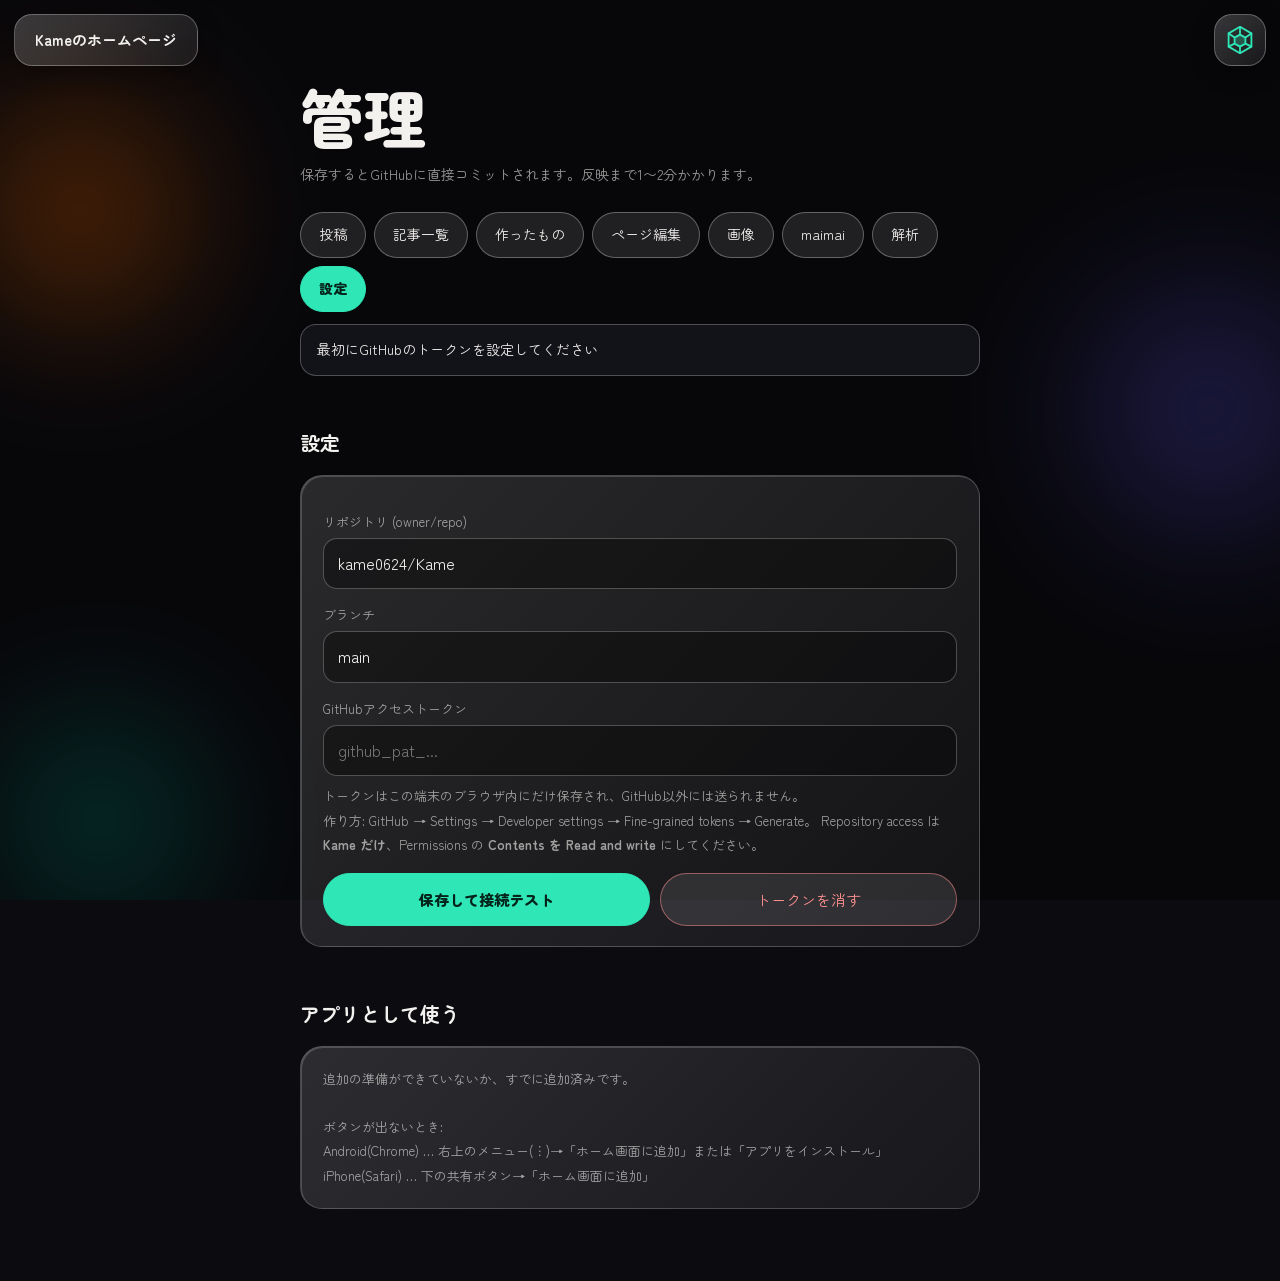
==== commit ec06baef: "Add files via upload" ====
--- a/admin.html
+++ b/admin.html
@@ -4,6 +4,12 @@
 <meta charset="utf-8">
 <meta name="viewport" content="width=device-width,initial-scale=1,viewport-fit=cover">
 <meta name="theme-color" content="#0b0b10">
+<link rel="manifest" href="manifest.webmanifest">
+<link rel="apple-touch-icon" href="apple-touch-icon.png">
+<meta name="mobile-web-app-capable" content="yes">
+<meta name="apple-mobile-web-app-capable" content="yes">
+<meta name="apple-mobile-web-app-title" content="Kame">
+<meta name="apple-mobile-web-app-status-bar-style" content="black">
 <meta name="robots" content="noindex,nofollow">
 <title>管理 | Kame</title>
 <link rel="preconnect" href="https://fonts.googleapis.com">
@@ -49,6 +55,9 @@
   .gal .sz{padding:0 10px;font-size:11px;color:var(--dim)}
   .gal .bt{display:flex;gap:6px;padding:8px 10px 10px;margin-top:auto}
   .gal .abtn{min-height:36px;padding:4px 8px;font-size:12px;flex:1}
+  #wList .glass{flex-wrap:wrap}
+  #wList .t{flex:1 1 160px}
+  #wList .abtn:disabled{opacity:.3}
   code{background:rgba(255,255,255,.1);padding:1px 6px;border-radius:6px;font-size:.9em}
 </style>
 </head>
@@ -61,6 +70,7 @@
   <div class="tabs" role="tablist">
     <button type="button" role="tab" data-tab="post">投稿</button>
     <button type="button" role="tab" data-tab="list">記事一覧</button>
+    <button type="button" role="tab" data-tab="works">作ったもの</button>
     <button type="button" role="tab" data-tab="page">ページ編集</button>
     <button type="button" role="tab" data-tab="img">画像</button>
     <button type="button" role="tab" data-tab="mm">maimai</button>
@@ -101,6 +111,34 @@
     <ul class="plist" id="plist"></ul>
   </section>
 
+  <!-- 作ったもの -->
+  <section class="panel" id="tab-works" hidden>
+    <h2>作ったもの</h2>
+    <div class="glass">
+      <p class="hint" style="margin:0">「作ったもの」ページの一覧です。追加・編集・並び替え・削除をしたら、いちばん下の「保存する」を押すとGitHubに反映されます。</p>
+    </div>
+
+    <h2 id="wHead">追加する</h2>
+    <div class="glass">
+      <label for="wName">名前</label>
+      <input type="text" id="wName" placeholder="アプリの名前" autocomplete="off">
+      <label for="wDesc">説明</label>
+      <input type="text" id="wDesc" placeholder="どんなものか、一言で" autocomplete="off">
+      <div class="row">
+        <button class="abtn main" type="button" id="wAdd">追加する</button>
+        <button class="abtn" type="button" id="wCancel" hidden>編集をやめる</button>
+      </div>
+    </div>
+
+    <h2>一覧</h2>
+    <ul class="plist" id="wList"></ul>
+    <p class="hint" id="wDirty" style="color:var(--accent)"></p>
+    <div class="row">
+      <button class="abtn main" type="button" id="wSave">保存する</button>
+      <button class="abtn" type="button" id="wReload">読み込み直す</button>
+    </div>
+  </section>
+
   <!-- ページ編集 -->
   <section class="panel" id="tab-page" hidden>
     <h2>ページ全体を編集</h2>
@@ -255,10 +293,21 @@
         <button class="abtn danger" type="button" id="sClear">トークンを消す</button>
       </div>
     </div>
-  </section>
+  
+    <h2>アプリとして使う</h2>
+    <div class="glass">
+      <p class="hint" style="margin:0 0 4px" id="iState"></p>
+      <div class="row">
+        <button class="abtn main" type="button" id="iInstall" hidden>ホーム画面に追加</button>
+      </div>
+      <p class="hint" id="iHelp">ボタンが出ないとき:<br>
+      Android(Chrome) … 右上のメニュー(︙)→「ホーム画面に追加」または「アプリをインストール」<br>
+      iPhone(Safari) … 下の共有ボタン→「ホーム画面に追加」</p>
+    </div>
+</section>
 </main>
 <script src="rating.js"></script>
-<script src="menu.js"></script>
+<script src="menu.js?v=7"></script>
 <script>
 (function () {
   "use strict";
@@ -333,13 +382,14 @@
   }
 
   /* ---------- タブ ---------- */
-  var tabs = ["post", "list", "page", "img", "mm", "stats", "set"];
+  var tabs = ["post", "list", "works", "page", "img", "mm", "stats", "set"];
   function go(name) {
     tabs.forEach(function (t) {
       $("tab-" + t).hidden = t !== name;
       document.querySelector('[data-tab="' + t + '"]').setAttribute("aria-selected", t === name);
     });
     if (name === "list") loadList();
+    if (name === "works") loadWorks(false);
     if (name === "page") loadTree();
     if (name === "mm") loadMm();
     if (name === "stats") statsInit();
@@ -506,6 +556,93 @@
       }).then(function () { say("削除しました。", "ok"); loadList(); })
         .catch(function (e) { say(friendly(e), "err"); });
     }
+  };
+
+  /* ---------- 作ったもの(works.html) ---------- */
+  var WORKS = "works.html";
+  var UL_RE = /(<ul\b[^>]*class="[^"]*\blist\b[^"]*"[^>]*>)([\s\S]*?)(<\/ul>)/;
+  var w = { items: [], loaded: false, dirty: false, edit: -1 };
+
+  function wMark(on) { w.dirty = on; $("wDirty").textContent = on ? "まだ保存していない変更があります" : ""; }
+  function wLi(name, desc) { return '<li class="glass"><b>' + esc(name) + "</b><span>" + esc(desc) + "</span></li>"; }
+  function wParse(text) {
+    var m = text.match(UL_RE);
+    if (!m) throw new Error('works.html に一覧(<ul class="list">)が見つかりません。ページ編集で確認してください');
+    return (m[2].match(/<li\b[\s\S]*?<\/li>/g) || []).map(function (html) {
+      var d = new DOMParser().parseFromString(html, "text/html");
+      var b = d.querySelector("b"), sp = d.querySelector("span");
+      return { html: html.trim(), name: (b ? b.textContent : d.body.textContent).trim(), desc: sp ? sp.textContent.trim() : "" };
+    });
+  }
+  function wBuild(text, items) {
+    return text.replace(UL_RE, function (all, open, inner, close) {
+      return open + "\n" + items.map(function (it) { return "    " + it.html; }).join("\n") + (items.length ? "\n  " : "  ") + close;
+    });
+  }
+  function wRender() {
+    var ul = $("wList");
+    if (!w.items.length) { ul.innerHTML = '<li class="hint">まだありません</li>'; return; }
+    ul.innerHTML = w.items.map(function (it, i) {
+      return '<li class="glass"><div class="t"><b>' + esc(it.name) + "</b><span>" + esc(it.desc) + '</span></div><div class="acts">' +
+        '<button class="abtn" type="button" data-a="up" data-i="' + i + '" aria-label="上へ"' + (i === 0 ? " disabled" : "") + ">↑</button>" +
+        '<button class="abtn" type="button" data-a="down" data-i="' + i + '" aria-label="下へ"' + (i === w.items.length - 1 ? " disabled" : "") + ">↓</button>" +
+        '<button class="abtn" type="button" data-a="edit" data-i="' + i + '">編集</button>' +
+        '<button class="abtn danger" type="button" data-a="del" data-i="' + i + '">削除</button></div></li>';
+    }).join("");
+  }
+  function wReset() {
+    w.edit = -1; $("wName").value = ""; $("wDesc").value = "";
+    $("wHead").textContent = "追加する"; $("wAdd").textContent = "追加する"; $("wCancel").hidden = true;
+  }
+  function loadWorks(force) {
+    if (w.loaded && !force) return;
+    $("wList").innerHTML = '<li class="hint">読み込み中…</li>';
+    readFile(WORKS).then(function (f) {
+      w.items = wParse(f.text); w.loaded = true; wMark(false); wReset(); wRender();
+    }).catch(function (e) { $("wList").innerHTML = ""; say(friendly(e), "err"); });
+  }
+  $("wCancel").onclick = wReset;
+  $("wAdd").onclick = function () {
+    var name = $("wName").value.trim(), desc = $("wDesc").value.trim();
+    if (!name) { say("名前を入れてください", "err"); return; }
+    if (w.edit >= 0) {
+      var old = w.items[w.edit];
+      if (old.name !== name || old.desc !== desc) w.items[w.edit] = { html: wLi(name, desc), name: name, desc: desc };
+    } else {
+      w.items.push({ html: wLi(name, desc), name: name, desc: desc });
+    }
+    say((w.edit >= 0 ? "更新" : "追加") + "しました(まだ保存していません)", "ok");
+    wReset(); wMark(true); wRender();
+  };
+  $("wList").onclick = function (e) {
+    var b = e.target.closest("[data-a]"); if (!b) return;
+    var i = +b.dataset.i, it = w.items[i], a = b.dataset.a;
+    if (a === "up" || a === "down") {
+      var j = a === "up" ? i - 1 : i + 1;
+      if (j < 0 || j >= w.items.length) return;
+      var t = w.items[i]; w.items[i] = w.items[j]; w.items[j] = t;
+      if (w.edit === i) w.edit = j; else if (w.edit === j) w.edit = i;
+      wMark(true); wRender();
+    } else if (a === "edit") {
+      w.edit = i; $("wName").value = it.name; $("wDesc").value = it.desc;
+      $("wHead").textContent = "編集する"; $("wAdd").textContent = "更新する"; $("wCancel").hidden = false;
+      $("wHead").scrollIntoView({ behavior: "smooth", block: "start" });
+    } else if (confirm("「" + it.name + "」を削除しますか?")) {
+      w.items.splice(i, 1); wReset(); wMark(true); wRender();
+    }
+  };
+  $("wSave").onclick = function () {
+    var btn = this; busy(btn, true); say("保存中…");
+    readFile(WORKS).then(function (f) {
+      if (!UL_RE.test(f.text)) throw new Error("works.html に一覧が見つかりません");
+      return writeText(WORKS, wBuild(f.text, w.items), "作ったものを更新", f.sha);
+    }).then(function () {
+      wMark(false); say("保存しました。1〜2分で公開されます。", "ok");
+    }).catch(function (e) { say(friendly(e), "err"); }).then(function () { busy(btn, false); });
+  };
+  $("wReload").onclick = function () {
+    if (w.dirty && !confirm("保存していない変更は消えます。読み込み直しますか?")) return;
+    loadWorks(true);
   };
 
   /* ---------- ページ編集 ---------- */
@@ -857,6 +994,25 @@
     }).then(function () { busy(btn, false); });
   };
 
+  /* ---------- ホーム画面に追加(PWA) ---------- */
+  function installInit() {
+    var standalone = (window.matchMedia && matchMedia("(display-mode: standalone)").matches) || navigator.standalone;
+    var btn = $("iInstall"), st = $("iState");
+    if (standalone) { st.textContent = "いまアプリとして開いています。"; btn.hidden = true; $("iHelp").hidden = true; return; }
+    if (window.kameInstallEvent) { st.textContent = "この端末のホーム画面に、アプリとして追加できます。"; btn.hidden = false; $("iHelp").hidden = true; }
+    else { st.textContent = "追加の準備ができていないか、すでに追加済みです。"; btn.hidden = true; $("iHelp").hidden = false; }
+  }
+  window.addEventListener("kame-installable", installInit);
+  $("iInstall").onclick = function () {
+    var ev = window.kameInstallEvent; if (!ev) return;
+    ev.prompt();
+    ev.userChoice.then(function (r) {
+      window.kameInstallEvent = null; installInit();
+      say(r.outcome === "accepted" ? "ホーム画面に追加しました" : "追加をやめました", r.outcome === "accepted" ? "ok" : "");
+    });
+  };
+  installInit();
+
   /* ---------- 起動 ---------- */
   var h = location.hash.slice(1);
   go(cfg.token ? (tabs.indexOf(h) >= 0 ? h : "post") : "set");
--- a/style.css
+++ b/style.css
@@ -46,7 +46,7 @@
 .menu-btn svg{width:30px;height:30px}
 .menu-btn .core{fill:rgba(46,230,182,.25);transition:fill .2s}
 .menu-btn[aria-expanded="true"] .core{fill:#2ee6b6}
-.menu-panel{z-index:1;position:absolute;top:60px;right:0;min-width:200px;padding:8px;border-radius:20px;border:1px solid rgba(255,255,255,.25);background:rgba(20,20,28,.72);-webkit-backdrop-filter:blur(20px);backdrop-filter:blur(20px);box-shadow:0 14px 40px rgba(0,0,0,.5)}
+.menu-panel{z-index:1;position:absolute;top:60px;right:0;min-width:200px;padding:8px;border-radius:20px;border:1px solid rgba(255,255,255,.25);background:rgba(20,20,28,.55);-webkit-backdrop-filter:blur(6px);backdrop-filter:blur(6px);box-shadow:0 14px 40px rgba(0,0,0,.5)}
 .menu-panel[hidden]{display:none}
 .menu-panel a{display:block;padding:11px 16px;border-radius:12px;color:var(--text);text-decoration:none;font-size:15px}
 .menu-panel a:hover,.menu-panel a:focus-visible{background:rgba(255,255,255,.1)}
@@ -78,8 +78,8 @@
     display:flex;flex-direction:column;justify-content:center;justify-content:safe center;gap:4px;
     padding:calc(88px + env(safe-area-inset-top)) max(28px,env(safe-area-inset-right)) calc(40px + env(safe-area-inset-bottom)) max(28px,env(safe-area-inset-left));
     border:0;border-radius:0;
-    background:rgba(11,11,16,.88);
-    -webkit-backdrop-filter:blur(28px);backdrop-filter:blur(28px);
+    background:rgba(11,11,16,.55);
+    -webkit-backdrop-filter:blur(6px);backdrop-filter:blur(6px);
     box-shadow:none;overflow-y:auto;
   }
   .menu-panel[hidden]{display:none}
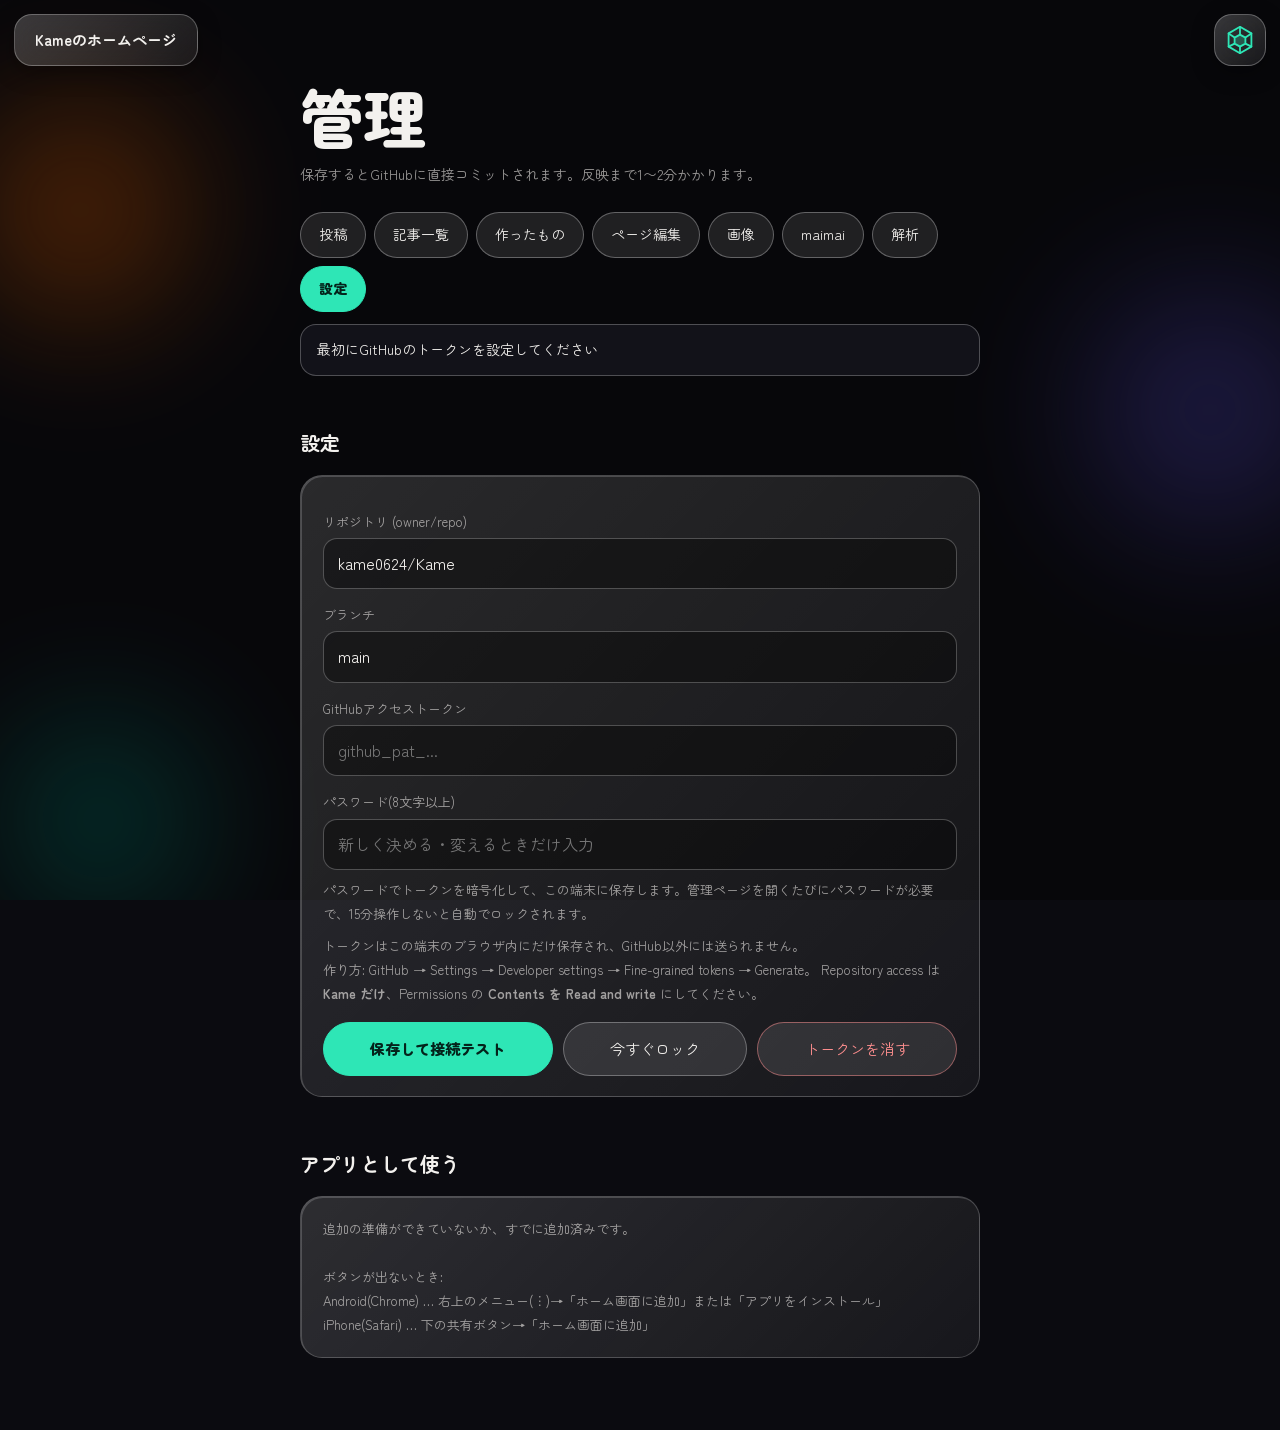
==== commit d07406e5: "Add files via upload" ====
--- a/admin.html
+++ b/admin.html
@@ -58,11 +58,35 @@
   #wList .glass{flex-wrap:wrap}
   #wList .t{flex:1 1 160px}
   #wList .abtn:disabled{opacity:.3}
+  #wList .acts{flex-wrap:wrap}
+  #wList li.off .t{opacity:.55}
+  #wList .tag{display:inline-block;margin-left:8px;padding:1px 8px;border-radius:50px;border:1px solid var(--accent);color:var(--accent);font-size:11px;font-weight:400;vertical-align:middle}
+  #lock{position:fixed;inset:0;z-index:100;display:grid;place-items:center;padding:20px;background:rgba(11,11,16,.9);-webkit-backdrop-filter:blur(18px);backdrop-filter:blur(18px)}
+  #lock[hidden]{display:none}
+  .lock-card{width:min(420px,100%)}
   code{background:rgba(255,255,255,.1);padding:1px 6px;border-radius:6px;font-size:.9em}
 </style>
 </head>
 <body>
 <div class="bg" aria-hidden="true"><i></i><i></i><i></i></div>
+<div id="lock" hidden role="dialog" aria-modal="true" aria-labelledby="lockTitle">
+  <div class="glass lock-card">
+    <h2 id="lockTitle" style="margin:0 0 6px">管理</h2>
+    <p class="hint" id="lockMsg" style="margin:0"></p>
+    <label for="lockPw">パスワード</label>
+    <input type="password" id="lockPw" autocomplete="current-password">
+    <div id="lockPw2Wrap" hidden>
+      <label for="lockPw2">もう一度</label>
+      <input type="password" id="lockPw2" autocomplete="new-password">
+    </div>
+    <p class="hint" id="lockErr" style="color:#ff8f8f" hidden></p>
+    <div class="row">
+      <button class="abtn main" type="button" id="lockGo">ロック解除</button>
+      <button class="abtn" type="button" id="lockSkip" hidden>あとで</button>
+    </div>
+    <p class="hint"><a href="#" id="lockForgot">パスワードを忘れた</a></p>
+  </div>
+</div>
 <main>
   <h1 class="sub">管理</h1>
   <p class="lead" style="font-size:14px">保存するとGitHubに直接コミットされます。反映まで1〜2分かかります。</p>
@@ -124,6 +148,7 @@
       <input type="text" id="wName" placeholder="アプリの名前" autocomplete="off">
       <label for="wDesc">説明</label>
       <input type="text" id="wDesc" placeholder="どんなものか、一言で" autocomplete="off">
+      <label class="chk"><input type="checkbox" id="wHide"> 非表示にする(ページには出ません)</label>
       <div class="row">
         <button class="abtn main" type="button" id="wAdd">追加する</button>
         <button class="abtn" type="button" id="wCancel" hidden>編集をやめる</button>
@@ -285,11 +310,15 @@
       <input type="text" id="sBranch" value="main" autocapitalize="off" spellcheck="false">
       <label for="sToken">GitHubアクセストークン</label>
       <input type="password" id="sToken" placeholder="github_pat_..." autocomplete="off">
+      <label for="sPw">パスワード(8文字以上)</label>
+      <input type="password" id="sPw" placeholder="新しく決める・変えるときだけ入力" autocomplete="new-password">
+      <p class="hint">パスワードでトークンを暗号化して、この端末に保存します。管理ページを開くたびにパスワードが必要で、15分操作しないと自動でロックされます。</p>
       <p class="hint">トークンはこの端末のブラウザ内にだけ保存され、GitHub以外には送られません。<br>
       作り方: GitHub → Settings → Developer settings → Fine-grained tokens → Generate。
       Repository access は <b>Kame だけ</b>、Permissions の <b>Contents を Read and write</b> にしてください。</p>
       <div class="row">
         <button class="abtn main" type="button" id="sSave">保存して接続テスト</button>
+        <button class="abtn" type="button" id="sLock">今すぐロック</button>
         <button class="abtn danger" type="button" id="sClear">トークンを消す</button>
       </div>
     </div>
@@ -402,17 +431,42 @@
 
   /* ---------- 設定 ---------- */
   $("sRepo").value = cfg.repo; $("sBranch").value = cfg.branch; $("sToken").value = cfg.token;
-  function persist() { try { localStorage.setItem(LS, JSON.stringify(cfg)); } catch (e) {} }
+  function persist() {
+    try {
+      var o = { repo: cfg.repo, branch: cfg.branch };
+      if (cfg.tokenEnc) o.tokenEnc = cfg.tokenEnc;      // パスワード設定済み: 暗号化したトークンだけ保存
+      else if (cfg.token) o.token = cfg.token;          // 未設定(古い状態): そのまま
+      localStorage.setItem(LS, JSON.stringify(o));
+    } catch (e) {}
+  }
   $("sSave").onclick = function () {
-    cfg.repo = $("sRepo").value.trim(); cfg.branch = $("sBranch").value.trim() || "main"; cfg.token = $("sToken").value.trim();
-    persist(); busy(this, true);
     var b = this;
-    api("").then(function (j) {
+    var token = $("sToken").value.trim(), pw = $("sPw").value || sessionPw;
+    if (token) {
+      if (!pw) { say("パスワードを決めてください(トークンを暗号化して保存します)", "err"); return; }
+      if (pw.length < MIN_PW) { say("パスワードは" + MIN_PW + "文字以上にしてください", "err"); return; }
+    }
+    cfg.repo = $("sRepo").value.trim(); cfg.branch = $("sBranch").value.trim() || "main";
+    busy(b, true);
+    var ready = token
+      ? encryptToken(token, pw).then(function (o) { cfg.token = token; cfg.tokenEnc = o; sessionPw = pw; $("sPw").value = ""; })
+      : Promise.resolve().then(function () { cfg.token = ""; cfg.tokenEnc = null; sessionPw = ""; });
+    ready.then(function () {
+      persist(); resetIdle();
+      return api("");
+    }).then(function (j) {
       var canPush = j.permissions && j.permissions.push;
       say(canPush ? "接続OK: " + j.full_name + " に書き込めます" : "接続はできましたが書き込み権限がありません(Contents: Read and write を確認)", canPush ? "ok" : "err");
     }).catch(function (e) { say(friendly(e), "err"); }).then(function () { busy(b, false); });
   };
-  $("sClear").onclick = function () { cfg.token = ""; $("sToken").value = ""; persist(); say("トークンを消しました", "ok"); };
+  $("sClear").onclick = function () {
+    cfg.token = ""; cfg.tokenEnc = null; sessionPw = ""; $("sToken").value = ""; $("sPw").value = "";
+    persist(); say("トークンとパスワードを消しました", "ok");
+  };
+  $("sLock").onclick = function () {
+    if (!cfg.tokenEnc) { say("パスワードを決めて保存すると、ロックできます", "err"); return; }
+    lockNow();
+  };
 
   /* ---------- ブログ ---------- */
   var BLOG = "blog.html";
@@ -568,30 +622,34 @@
   function wParse(text) {
     var m = text.match(UL_RE);
     if (!m) throw new Error('works.html に一覧(<ul class="list">)が見つかりません。ページ編集で確認してください');
-    return (m[2].match(/<li\b[\s\S]*?<\/li>/g) || []).map(function (html) {
+    // 非表示の項目は <!-- kame-hidden: <li>…</li> --> の形でページに残してある
+    return (m[2].match(/<!--\s*kame-hidden:\s*<li\b[\s\S]*?<\/li>\s*-->|<li\b[\s\S]*?<\/li>/g) || []).map(function (raw) {
+      var hid = raw.indexOf("<!--") === 0;
+      var html = hid ? raw.replace(/^<!--\s*kame-hidden:\s*/, "").replace(/\s*-->$/, "") : raw;
       var d = new DOMParser().parseFromString(html, "text/html");
       var b = d.querySelector("b"), sp = d.querySelector("span");
-      return { html: html.trim(), name: (b ? b.textContent : d.body.textContent).trim(), desc: sp ? sp.textContent.trim() : "" };
+      return { html: html.trim(), name: (b ? b.textContent : d.body.textContent).trim(), desc: sp ? sp.textContent.trim() : "", hidden: hid };
     });
   }
   function wBuild(text, items) {
     return text.replace(UL_RE, function (all, open, inner, close) {
-      return open + "\n" + items.map(function (it) { return "    " + it.html; }).join("\n") + (items.length ? "\n  " : "  ") + close;
+      return open + "\n" + items.map(function (it) { return "    " + (it.hidden ? "<!-- kame-hidden: " + it.html.replace(/--/g, "-&#45;") + " -->" : it.html); }).join("\n") + (items.length ? "\n  " : "  ") + close;
     });
   }
   function wRender() {
     var ul = $("wList");
     if (!w.items.length) { ul.innerHTML = '<li class="hint">まだありません</li>'; return; }
     ul.innerHTML = w.items.map(function (it, i) {
-      return '<li class="glass"><div class="t"><b>' + esc(it.name) + "</b><span>" + esc(it.desc) + '</span></div><div class="acts">' +
+      return '<li class="glass' + (it.hidden ? " off" : "") + '"><div class="t"><b>' + esc(it.name) + (it.hidden ? '<span class="tag">非表示</span>' : "") + "</b><span>" + esc(it.desc) + '</span></div><div class="acts">' +
         '<button class="abtn" type="button" data-a="up" data-i="' + i + '" aria-label="上へ"' + (i === 0 ? " disabled" : "") + ">↑</button>" +
         '<button class="abtn" type="button" data-a="down" data-i="' + i + '" aria-label="下へ"' + (i === w.items.length - 1 ? " disabled" : "") + ">↓</button>" +
         '<button class="abtn" type="button" data-a="edit" data-i="' + i + '">編集</button>' +
+        '<button class="abtn" type="button" data-a="vis" data-i="' + i + '">' + (it.hidden ? "表示する" : "非表示") + "</button>" +
         '<button class="abtn danger" type="button" data-a="del" data-i="' + i + '">削除</button></div></li>';
     }).join("");
   }
   function wReset() {
-    w.edit = -1; $("wName").value = ""; $("wDesc").value = "";
+    w.edit = -1; $("wName").value = ""; $("wDesc").value = ""; $("wHide").checked = false;
     $("wHead").textContent = "追加する"; $("wAdd").textContent = "追加する"; $("wCancel").hidden = true;
   }
   function loadWorks(force) {
@@ -605,11 +663,14 @@
   $("wAdd").onclick = function () {
     var name = $("wName").value.trim(), desc = $("wDesc").value.trim();
     if (!name) { say("名前を入れてください", "err"); return; }
+    var hide = $("wHide").checked;
     if (w.edit >= 0) {
       var old = w.items[w.edit];
-      if (old.name !== name || old.desc !== desc) w.items[w.edit] = { html: wLi(name, desc), name: name, desc: desc };
+      w.items[w.edit] = (old.name !== name || old.desc !== desc)
+        ? { html: wLi(name, desc), name: name, desc: desc, hidden: hide }
+        : { html: old.html, name: old.name, desc: old.desc, hidden: hide };
     } else {
-      w.items.push({ html: wLi(name, desc), name: name, desc: desc });
+      w.items.push({ html: wLi(name, desc), name: name, desc: desc, hidden: hide });
     }
     say((w.edit >= 0 ? "更新" : "追加") + "しました(まだ保存していません)", "ok");
     wReset(); wMark(true); wRender();
@@ -623,8 +684,11 @@
       var t = w.items[i]; w.items[i] = w.items[j]; w.items[j] = t;
       if (w.edit === i) w.edit = j; else if (w.edit === j) w.edit = i;
       wMark(true); wRender();
+    } else if (a === "vis") {
+      it.hidden = !it.hidden; wMark(true); wRender();
+      say("「" + it.name + "」を" + (it.hidden ? "非表示" : "表示") + "にしました(まだ保存していません)", "ok");
     } else if (a === "edit") {
-      w.edit = i; $("wName").value = it.name; $("wDesc").value = it.desc;
+      w.edit = i; $("wName").value = it.name; $("wDesc").value = it.desc; $("wHide").checked = !!it.hidden;
       $("wHead").textContent = "編集する"; $("wAdd").textContent = "更新する"; $("wCancel").hidden = false;
       $("wHead").scrollIntoView({ behavior: "smooth", block: "start" });
     } else if (confirm("「" + it.name + "」を削除しますか?")) {
@@ -1013,10 +1077,96 @@
   };
   installInit();
 
+  /* ---------- パスワードロック(トークンを暗号化して保存) ---------- */
+  var sessionPw = "";                       // 解除中だけメモリに持つ(保存しない)
+  var ITER = 310000, MIN_PW = 8, IDLE_MIN = 15;
+  var te = new TextEncoder();
+  function b64(u8) { var t = ""; for (var i = 0; i < u8.length; i++) t += String.fromCharCode(u8[i]); return btoa(t); }
+  function unb64(t) { var r = atob(t), u = new Uint8Array(r.length); for (var i = 0; i < r.length; i++) u[i] = r.charCodeAt(i); return u; }
+  function deriveKey(pw, salt, iter) {
+    return crypto.subtle.importKey("raw", te.encode(pw), "PBKDF2", false, ["deriveKey"]).then(function (base) {
+      return crypto.subtle.deriveKey({ name: "PBKDF2", salt: salt, iterations: iter, hash: "SHA-256" }, base, { name: "AES-GCM", length: 256 }, false, ["encrypt", "decrypt"]);
+    });
+  }
+  function encryptToken(token, pw) {
+    var salt = crypto.getRandomValues(new Uint8Array(16)), iv = crypto.getRandomValues(new Uint8Array(12));
+    return deriveKey(pw, salt, ITER).then(function (key) {
+      return crypto.subtle.encrypt({ name: "AES-GCM", iv: iv }, key, te.encode(token));
+    }).then(function (ct) { return { v: 1, iter: ITER, salt: b64(salt), iv: b64(iv), ct: b64(new Uint8Array(ct)) }; });
+  }
+  function decryptToken(o, pw) {
+    return deriveKey(pw, unb64(o.salt), o.iter).then(function (key) {
+      return crypto.subtle.decrypt({ name: "AES-GCM", iv: unb64(o.iv) }, key, unb64(o.ct));
+    }).then(function (pt) { return new TextDecoder().decode(pt); });
+  }
+
+  var lockMode = "", fails = 0, idleTimer;
+  function showLock(mode) {
+    lockMode = mode;
+    var setup = mode === "setup";
+    document.querySelector("main").hidden = true;
+    $("lock").hidden = false;
+    $("lockMsg").textContent = setup ? "トークンを暗号化して保存するための、パスワードを決めてください(" + MIN_PW + "文字以上)。" : "パスワードを入れてください。";
+    $("lockPw").autocomplete = setup ? "new-password" : "current-password";
+    $("lockPw2Wrap").hidden = !setup; $("lockSkip").hidden = !setup; $("lockForgot").parentNode.hidden = setup;
+    $("lockGo").textContent = setup ? "パスワードを決める" : "ロック解除";
+    $("lockPw").value = ""; $("lockPw2").value = ""; $("lockErr").hidden = true;
+    setTimeout(function () { $("lockPw").focus(); }, 50);
+  }
+  function hideLock() { $("lock").hidden = true; document.querySelector("main").hidden = false; }
+  function lockErr(t) { var e = $("lockErr"); e.textContent = t; e.hidden = false; }
+  function lockNow() {
+    if (!cfg.tokenEnc) return;
+    cfg.token = ""; sessionPw = ""; $("sToken").value = ""; $("sPw").value = "";
+    clearTimeout(idleTimer); showLock("unlock");
+  }
+  function resetIdle() {
+    clearTimeout(idleTimer);
+    if (cfg.tokenEnc && cfg.token) idleTimer = setTimeout(lockNow, IDLE_MIN * 60000);
+  }
+  ["pointerdown", "keydown", "scroll"].forEach(function (ev) { document.addEventListener(ev, resetIdle, { passive: true }); });
+
+  $("lockGo").onclick = function () {
+    var pw = $("lockPw").value, btn = this;
+    if (lockMode === "setup") {
+      if (pw.length < MIN_PW) { lockErr("パスワードは" + MIN_PW + "文字以上にしてください"); return; }
+      if (pw !== $("lockPw2").value) { lockErr("2回の入力が合いません"); return; }
+      busy(btn, true);
+      encryptToken(cfg.token, pw).then(function (o) {
+        cfg.tokenEnc = o; sessionPw = pw; persist(); hideLock(); start();
+        say("トークンを暗号化して保存しました", "ok");
+      }).catch(function () { lockErr("暗号化できませんでした(HTTPSで開いているか確認してください)"); })
+        .then(function () { busy(btn, false); });
+    } else {
+      if (!pw) return;
+      busy(btn, true);
+      decryptToken(cfg.tokenEnc, pw).then(function (t) {
+        cfg.token = t; sessionPw = pw; fails = 0; $("sToken").value = t; busy(btn, false); hideLock(); start();
+      }, function () {
+        fails++; lockErr("パスワードが違います");
+        setTimeout(function () { busy(btn, false); }, Math.min(fails, 10) * 1000);   // 間違えるほど待ち時間が増える
+      });
+    }
+  };
+  $("lockPw").addEventListener("keydown", function (e) { if (e.key === "Enter" && lockMode === "unlock") $("lockGo").click(); });
+  $("lockPw2").addEventListener("keydown", function (e) { if (e.key === "Enter") $("lockGo").click(); });
+  $("lockSkip").onclick = function () { hideLock(); start(); };
+  $("lockForgot").onclick = function (e) {
+    e.preventDefault();
+    if (!confirm("保存しているトークンを消して、最初から設定し直します。\nGitHubのトークンは入れ直しになります。よろしいですか?")) return;
+    cfg.token = ""; cfg.tokenEnc = null; sessionPw = ""; persist(); hideLock(); start();
+  };
+
   /* ---------- 起動 ---------- */
-  var h = location.hash.slice(1);
-  go(cfg.token ? (tabs.indexOf(h) >= 0 ? h : "post") : "set");
-  if (!cfg.token) say("最初にGitHubのトークンを設定してください", "");
+  function start() {
+    var h = location.hash.slice(1);
+    go(cfg.token ? (tabs.indexOf(h) >= 0 ? h : "post") : "set");
+    if (!cfg.token) say("最初にGitHubのトークンを設定してください", "");
+    resetIdle();
+  }
+  if (cfg.tokenEnc && !cfg.token) showLock("unlock");
+  else if (cfg.token && !cfg.tokenEnc) showLock("setup");   // 今までのトークンを、パスワードで暗号化する
+  else start();
 })();
 </script>
 </body>
--- a/style.css
+++ b/style.css
@@ -178,8 +178,8 @@
 
 /* 訪問者カウンター(Moe-Counter) */
 .counter{margin-top:56px;text-align:center}
-.counter p{margin:0 0 8px;font-size:12px;color:var(--dim)}
-.counter img{display:inline-block;max-width:100%;height:auto;max-height:48px}
+.counter p{margin:0 0 10px;font-size:13px;color:var(--dim)}
+.counter img{display:inline-block;max-width:100%;height:auto;max-height:76px;image-rendering:pixelated}
 
 /* maimai: レーティング推移 */
 .hist-sum{display:flex;align-items:baseline;gap:12px;flex-wrap:wrap;margin-bottom:6px}
@@ -187,3 +187,15 @@
 .hist-sum span{font-size:13px;color:var(--dim)}
 .hist-chart{margin-top:6px}
 .hist-chart svg{display:block;width:100%;height:auto;overflow:visible}
+
+/* ---- ページ切り替えのアニメーション ----
+   ページ全体がふわっと入れ替わる(Chrome / Safari の「ページ間トランジション」を使用)。
+   注意: .menu や .brand に view-transition-name を付けると、中のすりガラス(backdrop-filter)が効かなくなるので付けないこと。
+   動きを減らす設定の人には出さない */
+@media (prefers-reduced-motion: no-preference) {
+  @view-transition { navigation: auto; }
+  ::view-transition-old(root) { animation: kame-out .12s ease-in both; }
+  ::view-transition-new(root) { animation: kame-in .26s ease-out both; }
+}
+@keyframes kame-out { to { opacity: 0; } }
+@keyframes kame-in { from { opacity: 0; } }
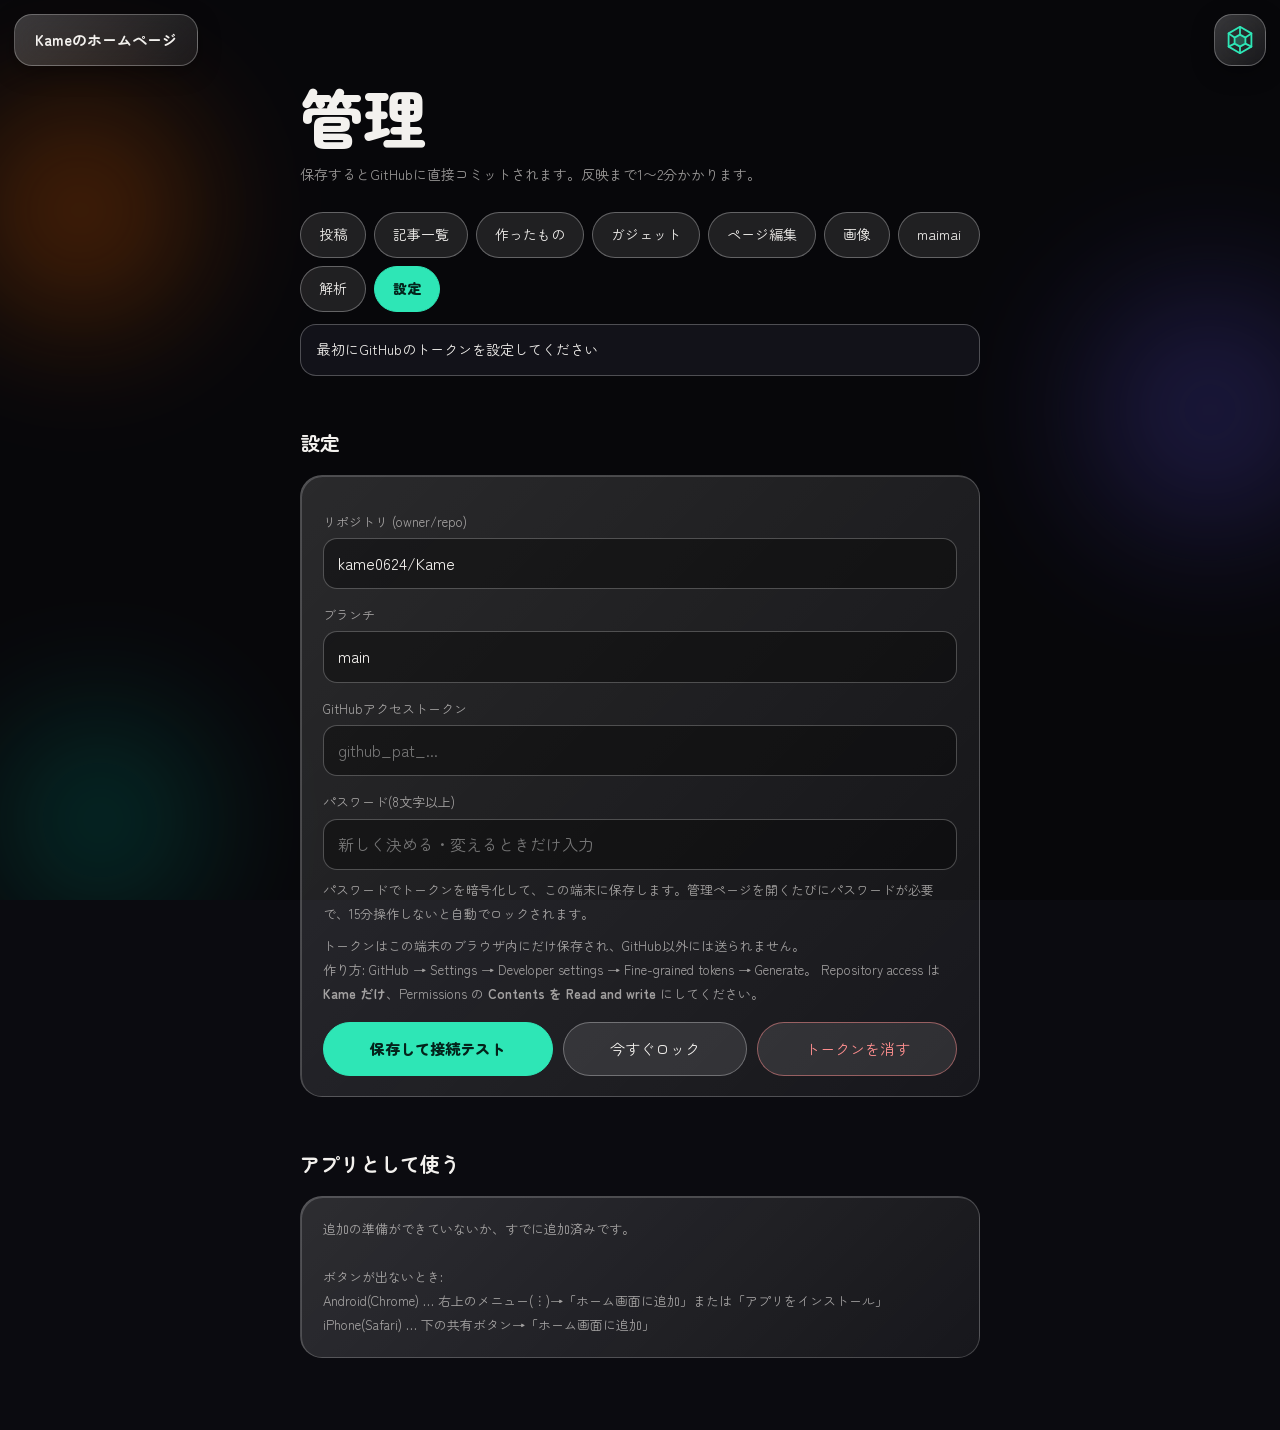
==== commit e65581e6: "Add files via upload" ====
--- a/admin.html
+++ b/admin.html
@@ -58,6 +58,10 @@
   #wList .glass{flex-wrap:wrap}
   #wList .t{flex:1 1 160px}
   #wList .abtn:disabled{opacity:.3}
+  #gList .glass{flex-wrap:wrap}
+  #gList .t{flex:1 1 150px}
+  #gList .tag{display:inline-block;margin-left:8px;padding:1px 8px;border-radius:50px;border:1px solid var(--accent);color:var(--accent);font-size:11px;font-weight:400;vertical-align:middle}
+  #gList .sec{display:block;color:var(--dim);font-size:11px}
   #wList .acts{flex-wrap:wrap}
   #wList li.off .t{opacity:.55}
   #wList .tag{display:inline-block;margin-left:8px;padding:1px 8px;border-radius:50px;border:1px solid var(--accent);color:var(--accent);font-size:11px;font-weight:400;vertical-align:middle}
@@ -95,6 +99,7 @@
     <button type="button" role="tab" data-tab="post">投稿</button>
     <button type="button" role="tab" data-tab="list">記事一覧</button>
     <button type="button" role="tab" data-tab="works">作ったもの</button>
+    <button type="button" role="tab" data-tab="gadgets">ガジェット</button>
     <button type="button" role="tab" data-tab="page">ページ編集</button>
     <button type="button" role="tab" data-tab="img">画像</button>
     <button type="button" role="tab" data-tab="mm">maimai</button>
@@ -164,6 +169,37 @@
     </div>
   </section>
 
+  <!-- ガジェット -->
+  <section class="panel" id="tab-gadgets" hidden>
+    <h2>ガジェット</h2>
+    <div class="glass">
+      <p class="hint" style="margin:0">カードを押したときに出る詳細の、説明文とスペック(SoC・カメラなど)を入力します。「編集」で書いて「反映する」、最後に「保存する」でGitHubに送ります。</p>
+    </div>
+
+    <div id="gForm" hidden>
+      <h2 id="gHead">編集</h2>
+      <div class="glass">
+        <label for="gDetail">詳しい説明(空なら一言がそのまま出ます)</label>
+        <textarea id="gDetail" style="min-height:110px" placeholder="使ってみた感想など"></textarea>
+        <div id="gFields"></div>
+        <label for="gOther">その他(1行に「項目|値」)</label>
+        <textarea id="gOther" style="min-height:80px" spellcheck="false" autocapitalize="off" placeholder="重さ|160g"></textarea>
+        <div class="row">
+          <button class="abtn main" type="button" id="gApply">反映する</button>
+          <button class="abtn" type="button" id="gCancel">やめる</button>
+        </div>
+      </div>
+    </div>
+
+    <h2>一覧</h2>
+    <ul class="plist" id="gList"></ul>
+    <p class="hint" id="gDirty" style="color:var(--accent)"></p>
+    <div class="row">
+      <button class="abtn main" type="button" id="gSave">保存する</button>
+      <button class="abtn" type="button" id="gReload">読み込み直す</button>
+    </div>
+  </section>
+
   <!-- ページ編集 -->
   <section class="panel" id="tab-page" hidden>
     <h2>ページ全体を編集</h2>
@@ -198,7 +234,7 @@
       <label for="uName">ファイル名(空なら元の名前)</label>
       <input type="text" id="uName" placeholder="liftoff.jpg" autocapitalize="off" spellcheck="false">
       <div class="row"><button class="abtn main" type="button" id="uGo">アップロード</button></div>
-      <p class="hint">ガジェット画像は保存先を <code>gadgets/</code> にして、下のファイル名で1枚ずつアップロードしてください。<br>Vivo: <code>vivo-x200-pro-mini.jpg</code> / iPhone: <code>iphone-13-mini.jpg</code> / Galaxy S22: <code>galaxy-s22.jpg</code> / Xperia 5 IV: <code>xperia-5-iv.jpg</code> / Nothing: <code>nothing-phone-1.jpg</code> / Galaxy S10e: <code>galaxy-s10e-exynos.jpg</code> / Xperia 5: <code>xperia-5.jpg</code><br>イヤホン: 水月雨 竹2: <code>moondrop-chu-2.jpg</code> / final E3000: <code>final-e3000.jpg</code> / CMF Buds Pro 2: <code>cmf-buds-pro-2.jpg</code> / CMF Buds: <code>cmf-buds.jpg</code></p>
+      <p class="hint">ガジェット画像は保存先を <code>gadgets/</code> にして、下のファイル名で1枚ずつアップロードしてください。<br>Vivo: <code>vivo-x200-pro-mini.jpg</code> / iPhone: <code>iphone-13-mini.jpg</code> / Galaxy S22: <code>galaxy-s22.jpg</code> / Xperia 5 IV: <code>xperia-5-iv.jpg</code> / Nothing: <code>nothing-phone-1.jpg</code> / Galaxy S10e: <code>galaxy-s10e-exynos.jpg</code> / Xperia 5: <code>xperia-5.jpg</code><br>イヤホン: 水月雨 竹2: <code>moondrop-chu-2.jpg</code> / final E3000: <code>final-e3000.jpg</code> / CMF Buds Pro 2: <code>cmf-buds-pro-2.jpg</code> / CMF Buds: <code>cmf-buds.jpg</code><br>詳細用の別画像は、同じ名前の末尾に <code>-2</code> を付けます(例: <code>vivo-x200-pro-mini-2.jpg</code>)。無いときは普通の画像が出ます。<!-- gadgets-detail-hint --></p>
       <p class="hint" id="uRes"></p>
     </div>
 
@@ -411,7 +447,7 @@
   }
 
   /* ---------- タブ ---------- */
-  var tabs = ["post", "list", "works", "page", "img", "mm", "stats", "set"];
+  var tabs = ["post", "list", "works", "gadgets", "page", "img", "mm", "stats", "set"];
   function go(name) {
     tabs.forEach(function (t) {
       $("tab-" + t).hidden = t !== name;
@@ -419,6 +455,7 @@
     });
     if (name === "list") loadList();
     if (name === "works") loadWorks(false);
+    if (name === "gadgets") loadGadgets(false);
     if (name === "page") loadTree();
     if (name === "mm") loadMm();
     if (name === "stats") statsInit();
@@ -707,6 +744,118 @@
   $("wReload").onclick = function () {
     if (w.dirty && !confirm("保存していない変更は消えます。読み込み直しますか?")) return;
     loadWorks(true);
+  };
+
+  /* ---------- ガジェット(gadgets.html の詳細・スペック) ---------- */
+  var GADGETS = "gadgets.html";
+  var CARD_RE = /<li\b[^>]*\bgadget-card\b[^>]*>/g;
+  // 見出し(h2)ごとの入力欄。ここを書き換えると項目を変えられます
+  var SPEC_FIELDS = {
+    "スマホ": ["SoC", "カメラ", "ディスプレイ", "メモリ/ストレージ", "バッテリー", "発売"],
+    "イヤホン": ["ドライバー", "接続", "ノイズキャンセリング", "バッテリー", "発売"]
+  };
+  var gd = { items: [], loaded: false, dirty: false, edit: -1 };
+
+  function gMark(on) { gd.dirty = on; $("gDirty").textContent = on ? "まだ保存していない変更があります" : ""; }
+  function gFields(sec) { return SPEC_FIELDS[sec] || ["発売"]; }
+  function gParse(text) {
+    var doc = new DOMParser().parseFromString(text, "text/html");
+    var cards = doc.querySelectorAll(".gadget-card");
+    if (!cards.length) throw new Error("gadgets.html にガジェットのカードが見つかりません");
+    return Array.prototype.map.call(cards, function (li) {
+      var h = li.parentElement ? li.parentElement.previousElementSibling : null;
+      var b = li.querySelector(".gadget-info b"), sp = li.querySelector(".gadget-info span");
+      return {
+        sec: h && /^H[1-6]$/.test(h.tagName) ? h.textContent.trim() : "",
+        name: b ? b.textContent.trim() : "(名前なし)",
+        desc: sp ? sp.textContent.trim() : "",
+        detail: li.getAttribute("data-detail") || "",
+        spec: li.getAttribute("data-spec") || ""
+      };
+    });
+  }
+  function gAttr(tag, name, value) {
+    tag = tag.replace(new RegExp("\\s" + name + '="[^"]*"'), "");
+    if (!value) return tag;
+    return tag.slice(0, -1) + " " + name + '="' + esc(value).replace(/\r?\n/g, "&#10;") + '">';
+  }
+  function gBuild(text, items) {
+    var k = -1;
+    return text.replace(CARD_RE, function (tag) {
+      var it = items[++k];
+      if (!it) return tag;
+      return gAttr(gAttr(tag, "data-detail", it.detail), "data-spec", it.spec);
+    });
+  }
+  function gRender() {
+    var ul = $("gList");
+    ul.innerHTML = gd.items.map(function (it, i) {
+      var filled = it.detail || it.spec;
+      return '<li class="glass"><div class="t"><span class="sec">' + esc(it.sec) + "</span><b>" + esc(it.name) + (filled ? '<span class="tag">入力済み</span>' : "") + "</b><span>" + esc(it.desc) + '</span></div><div class="acts">' +
+        '<button class="abtn" type="button" data-i="' + i + '">編集</button></div></li>';
+    }).join("");
+  }
+  function gSpecMap(spec) {
+    var map = {}, other = [];
+    spec.split("\n").forEach(function (line) {
+      var p = line.indexOf("|"); if (p < 0) { if (line.trim()) other.push(line); return; }
+      var k = line.slice(0, p).trim(), v = line.slice(p + 1).trim();
+      if (k) map[k] = v;
+    });
+    return map;
+  }
+  function gOpen(i) {
+    var it = gd.items[i], fields = gFields(it.sec), map = gSpecMap(it.spec), other = [];
+    gd.edit = i;
+    $("gHead").textContent = it.name + " を編集";
+    $("gDetail").value = it.detail;
+    $("gFields").innerHTML = fields.map(function (f, n) {
+      return '<label for="gf' + n + '">' + esc(f) + '</label><input type="text" id="gf' + n + '" data-k="' + esc(f) + '" value="' + esc(map[f] || "") + '" autocomplete="off">';
+    }).join("");
+    Object.keys(map).forEach(function (k) { if (fields.indexOf(k) < 0) other.push(k + "|" + map[k]); });
+    $("gOther").value = other.join("\n");
+    $("gForm").hidden = false;
+    $("gHead").scrollIntoView({ behavior: "smooth", block: "start" });
+  }
+  function gClose() { gd.edit = -1; $("gForm").hidden = true; }
+  function loadGadgets(force) {
+    if (gd.loaded && !force) return;
+    $("gList").innerHTML = '<li class="hint">読み込み中…</li>';
+    readFile(GADGETS).then(function (f) {
+      gd.items = gParse(f.text); gd.loaded = true; gMark(false); gClose(); gRender();
+    }).catch(function (e) { $("gList").innerHTML = ""; say(friendly(e), "err"); });
+  }
+  $("gList").onclick = function (e) {
+    var b = e.target.closest("button[data-i]"); if (b) gOpen(+b.dataset.i);
+  };
+  $("gCancel").onclick = gClose;
+  $("gApply").onclick = function () {
+    var it = gd.items[gd.edit]; if (!it) return;
+    var lines = [];
+    Array.prototype.forEach.call($("gFields").querySelectorAll("input[data-k]"), function (inp) {
+      var v = inp.value.trim().replace(/\|/g, "/");
+      if (v) lines.push(inp.dataset.k + "|" + v);
+    });
+    $("gOther").value.split("\n").forEach(function (l) { if (l.trim() && l.indexOf("|") > 0) lines.push(l.trim()); });
+    it.detail = $("gDetail").value.trim();
+    it.spec = lines.join("\n");
+    gMark(true); gRender(); gClose();
+    say("「" + it.name + "」を反映しました(まだ保存していません)", "ok");
+  };
+  $("gSave").onclick = function () {
+    var btn = this; busy(btn, true); say("保存中…");
+    readFile(GADGETS).then(function (f) {
+      var now = gParse(f.text);
+      if (now.length !== gd.items.length || now.some(function (n, i) { return n.name !== gd.items[i].name; }))
+        throw new Error("gadgets.html の中身が変わっています。「読み込み直す」を押してからやり直してください");
+      return writeText(GADGETS, gBuild(f.text, gd.items), "ガジェットの詳細を更新", f.sha);
+    }).then(function () {
+      gMark(false); say("保存しました。1〜2分で公開されます。", "ok");
+    }).catch(function (e) { say(friendly(e), "err"); }).then(function () { busy(btn, false); });
+  };
+  $("gReload").onclick = function () {
+    if (gd.dirty && !confirm("保存していない変更は消えます。読み込み直しますか?")) return;
+    loadGadgets(true);
   };
 
   /* ---------- ページ編集 ---------- */
--- a/style.css
+++ b/style.css
@@ -199,3 +199,28 @@
 }
 @keyframes kame-out { to { opacity: 0; } }
 @keyframes kame-in { from { opacity: 0; } }
+
+/* ---- ガジェットの詳細(カードを押すと開く) ---- */
+.gd-ready .gadget-card{cursor:pointer;-webkit-tap-highlight-color:transparent}
+.gd-ready .gadget-card::after{content:"›";flex:none;margin-left:auto;padding-left:4px;font-size:26px;line-height:1;color:var(--dim)}
+.gd-ready .gadget-card:active{filter:brightness(1.15)}
+.gd{width:min(520px,calc(100% - 28px));max-height:calc(100dvh - 32px);margin:auto;padding:0;overflow:auto;border:1px solid rgba(255,255,255,.24);border-radius:28px;background:rgba(18,18,26,.9);-webkit-backdrop-filter:blur(22px);backdrop-filter:blur(22px);color:var(--text);box-shadow:0 24px 70px rgba(0,0,0,.6)}
+.gd::backdrop{background:rgba(4,4,10,.6);-webkit-backdrop-filter:blur(8px);backdrop-filter:blur(8px)}
+.gd-photo{position:relative;aspect-ratio:1/1;max-height:52dvh;width:100%;display:grid;place-items:center;overflow:hidden;background:linear-gradient(135deg,rgba(106,91,255,.7),rgba(46,230,182,.55))}
+.gd-photo img{position:absolute;inset:0;width:100%;height:100%;object-fit:cover}
+.gd-fallback{font-size:64px;line-height:1}
+.gd-close{position:absolute;top:12px;right:12px;z-index:2;width:40px;height:40px;border-radius:50%;border:1px solid rgba(255,255,255,.3);background:rgba(0,0,0,.45);-webkit-backdrop-filter:blur(8px);backdrop-filter:blur(8px);color:#fff;font-size:16px;cursor:pointer}
+.gd-body{padding:20px 22px 24px}
+.gd-body h3{margin:0 0 8px;font-size:20px;line-height:1.5}
+.gd-body p{margin:0;color:rgba(243,241,238,.85);font-size:15px;line-height:1.85;white-space:pre-line;overflow-wrap:anywhere}
+body.gd-open{overflow:hidden}
+@media (prefers-reduced-motion:no-preference){
+  .gd[open]{animation:gdIn .22s cubic-bezier(.2,.8,.2,1)}
+  .gd[open]::backdrop{animation:gdFade .22s ease-out}
+  @keyframes gdIn{from{opacity:0;transform:translateY(18px) scale(.97)}}
+  @keyframes gdFade{from{opacity:0}}
+}
+.gd-spec{display:grid;grid-template-columns:auto 1fr;gap:10px 16px;margin:18px 0 0;padding:14px 16px;border-radius:16px;background:rgba(255,255,255,.06);border:1px solid rgba(255,255,255,.12)}
+.gd-spec[hidden]{display:none}
+.gd-spec dt{color:var(--dim);font-size:13px;line-height:1.7;white-space:nowrap}
+.gd-spec dd{margin:0;font-size:14px;line-height:1.7;white-space:pre-line;overflow-wrap:anywhere}
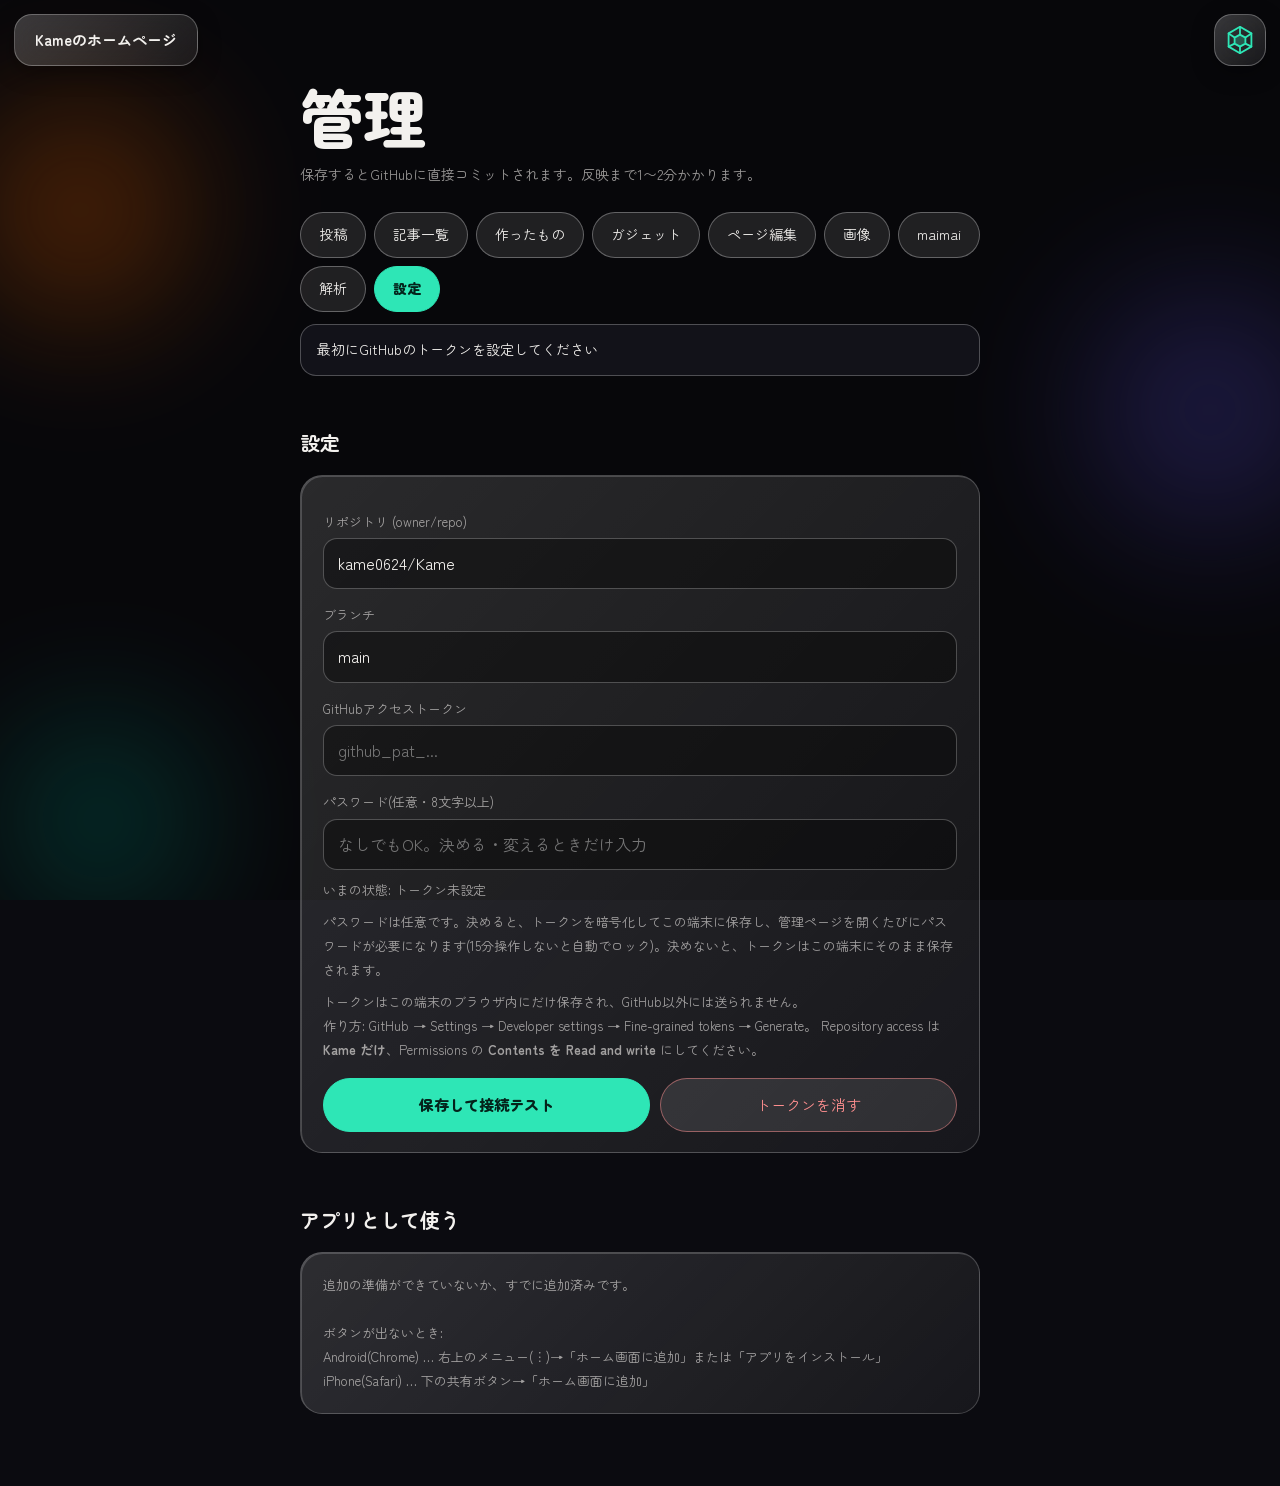
==== commit 6e63008c: "Add files via upload" ====
--- a/admin.html
+++ b/admin.html
@@ -62,6 +62,7 @@
   #gList .t{flex:1 1 150px}
   #gList .tag{display:inline-block;margin-left:8px;padding:1px 8px;border-radius:50px;border:1px solid var(--accent);color:var(--accent);font-size:11px;font-weight:400;vertical-align:middle}
   #gList .sec{display:block;color:var(--dim);font-size:11px}
+  .gcam-row{display:grid;grid-template-columns:1fr 2fr;gap:8px;margin-top:8px}
   #wList .acts{flex-wrap:wrap}
   #wList li.off .t{opacity:.55}
   #wList .tag{display:inline-block;margin-left:8px;padding:1px 8px;border-radius:50px;border:1px solid var(--accent);color:var(--accent);font-size:11px;font-weight:400;vertical-align:middle}
@@ -346,15 +347,17 @@
       <input type="text" id="sBranch" value="main" autocapitalize="off" spellcheck="false">
       <label for="sToken">GitHubアクセストークン</label>
       <input type="password" id="sToken" placeholder="github_pat_..." autocomplete="off">
-      <label for="sPw">パスワード(8文字以上)</label>
-      <input type="password" id="sPw" placeholder="新しく決める・変えるときだけ入力" autocomplete="new-password">
-      <p class="hint">パスワードでトークンを暗号化して、この端末に保存します。管理ページを開くたびにパスワードが必要で、15分操作しないと自動でロックされます。</p>
+      <label for="sPw">パスワード(任意・8文字以上)</label>
+      <input type="password" id="sPw" placeholder="なしでもOK。決める・変えるときだけ入力" autocomplete="new-password">
+      <p class="hint" id="sPwState"></p>
+      <p class="hint">パスワードは任意です。決めると、トークンを暗号化してこの端末に保存し、管理ページを開くたびにパスワードが必要になります(15分操作しないと自動でロック)。決めないと、トークンはこの端末にそのまま保存されます。</p>
       <p class="hint">トークンはこの端末のブラウザ内にだけ保存され、GitHub以外には送られません。<br>
       作り方: GitHub → Settings → Developer settings → Fine-grained tokens → Generate。
       Repository access は <b>Kame だけ</b>、Permissions の <b>Contents を Read and write</b> にしてください。</p>
       <div class="row">
         <button class="abtn main" type="button" id="sSave">保存して接続テスト</button>
-        <button class="abtn" type="button" id="sLock">今すぐロック</button>
+        <button class="abtn" type="button" id="sLock" hidden>今すぐロック</button>
+        <button class="abtn" type="button" id="sNoPw" hidden>パスワードをやめる</button>
         <button class="abtn danger" type="button" id="sClear">トークンを消す</button>
       </div>
     </div>
@@ -441,6 +444,8 @@
   }
   function friendly(e) {
     if (e.status === 401) return "トークンが無効です。設定で入れ直してください。";
+    if (e.status === 403 && /not accessible by personal access token/i.test(e.message || ""))
+      return "この端末のトークンには書き込み権限がありません。GitHubでトークンの「Contents」を「Read and write」にして、このリポジトリを選んだものを作り、設定で入れ直してください。(読み込みだけはできます)";
     if (e.status === 403 || e.status === 404) return "権限がないか見つかりません(" + e.message + ")。トークンの権限とリポジトリ名を確認してください。";
     if (e.status === 409 || e.status === 422) return "他の変更とぶつかりました。読み込み直してもう一度どうぞ。(" + e.message + ")";
     return e.message || String(e);
@@ -479,17 +484,16 @@
   $("sSave").onclick = function () {
     var b = this;
     var token = $("sToken").value.trim(), pw = $("sPw").value || sessionPw;
-    if (token) {
-      if (!pw) { say("パスワードを決めてください(トークンを暗号化して保存します)", "err"); return; }
-      if (pw.length < MIN_PW) { say("パスワードは" + MIN_PW + "文字以上にしてください", "err"); return; }
-    }
+    if (token && pw && pw.length < MIN_PW) { say("パスワードは" + MIN_PW + "文字以上にしてください(なしでもかまいません)", "err"); return; }
     cfg.repo = $("sRepo").value.trim(); cfg.branch = $("sBranch").value.trim() || "main";
     busy(b, true);
     var ready = token
-      ? encryptToken(token, pw).then(function (o) { cfg.token = token; cfg.tokenEnc = o; sessionPw = pw; $("sPw").value = ""; })
+      ? (pw
+          ? encryptToken(token, pw).then(function (o) { cfg.token = token; cfg.tokenEnc = o; sessionPw = pw; $("sPw").value = ""; })
+          : Promise.resolve().then(function () { cfg.token = token; cfg.tokenEnc = null; sessionPw = ""; }))   // パスワードなし: そのまま保存
       : Promise.resolve().then(function () { cfg.token = ""; cfg.tokenEnc = null; sessionPw = ""; });
     ready.then(function () {
-      persist(); resetIdle();
+      persist(); resetIdle(); pwUi();
       return api("");
     }).then(function (j) {
       var canPush = j.permissions && j.permissions.push;
@@ -498,12 +502,25 @@
   };
   $("sClear").onclick = function () {
     cfg.token = ""; cfg.tokenEnc = null; sessionPw = ""; $("sToken").value = ""; $("sPw").value = "";
-    persist(); say("トークンとパスワードを消しました", "ok");
+    persist(); pwUi(); say("トークンとパスワードを消しました", "ok");
   };
   $("sLock").onclick = function () {
-    if (!cfg.tokenEnc) { say("パスワードを決めて保存すると、ロックできます", "err"); return; }
+    if (!cfg.tokenEnc) { say("パスワードを決めていないので、ロックできません", "err"); return; }
     lockNow();
   };
+  // パスワードをやめる(トークンはそのまま使える。この端末には暗号化なしで保存される)
+  $("sNoPw").onclick = function () {
+    if (!cfg.tokenEnc || !cfg.token) return;
+    if (!confirm("パスワードをやめます。\nトークンは暗号化されずに、この端末にそのまま保存されます。よろしいですか?")) return;
+    cfg.tokenEnc = null; sessionPw = ""; persist(); clearTimeout(idleTimer); pwUi();
+    say("パスワードをやめました", "ok");
+  };
+  function pwUi() {
+    var on = !!cfg.tokenEnc;
+    $("sLock").hidden = !on; $("sNoPw").hidden = !on;
+    $("sPwState").textContent = on ? "いまの状態: パスワードあり(トークンは暗号化して保存中)" : (cfg.token ? "いまの状態: パスワードなし(トークンをそのまま保存中)" : "いまの状態: トークン未設定");
+  }
+  pwUi();
 
   /* ---------- ブログ ---------- */
   var BLOG = "blog.html";
@@ -795,25 +812,42 @@
         '<button class="abtn" type="button" data-i="' + i + '">編集</button></div></li>';
     }).join("");
   }
-  function gSpecMap(spec) {
-    var map = {}, other = [];
+  var CAM_DEFAULT = ["メイン", "超広角", "望遠"];
+  // 「カメラ|種類::内容」は3つまで専用欄、それ以外の項目は「その他」に残す
+  function gSplit(spec, fields) {
+    var map = {}, cams = [], other = [];
     spec.split("\n").forEach(function (line) {
-      var p = line.indexOf("|"); if (p < 0) { if (line.trim()) other.push(line); return; }
+      line = line.trim(); if (!line) return;
+      var p = line.indexOf("|");
+      if (p < 0) { other.push(line); return; }
       var k = line.slice(0, p).trim(), v = line.slice(p + 1).trim();
-      if (k) map[k] = v;
-    });
-    return map;
+      if (k === "カメラ" && fields.indexOf("カメラ") >= 0 && cams.length < 3) {
+        var q = v.indexOf("::");
+        cams.push(q >= 0 ? { t: v.slice(0, q).trim(), c: v.slice(q + 2).trim() } : { t: "", c: v });
+      } else if (k !== "カメラ" && fields.indexOf(k) >= 0 && map[k] === undefined) {
+        map[k] = v;
+      } else other.push(line);
+    });
+    return { map: map, cams: cams, other: other };
   }
   function gOpen(i) {
-    var it = gd.items[i], fields = gFields(it.sec), map = gSpecMap(it.spec), other = [];
+    var it = gd.items[i], fields = gFields(it.sec), sp = gSplit(it.spec, fields);
     gd.edit = i;
     $("gHead").textContent = it.name + " を編集";
     $("gDetail").value = it.detail;
     $("gFields").innerHTML = fields.map(function (f, n) {
-      return '<label for="gf' + n + '">' + esc(f) + '</label><input type="text" id="gf' + n + '" data-k="' + esc(f) + '" value="' + esc(map[f] || "") + '" autocomplete="off">';
+      if (f === "カメラ") {
+        var rows = "";
+        for (var j = 0; j < 3; j++) {
+          var cm = sp.cams[j] || { t: "", c: "" };
+          rows += '<div class="gcam-row"><input type="text" data-ct placeholder="' + CAM_DEFAULT[j] + '" value="' + esc(cm.t) + '" autocomplete="off">' +
+            '<input type="text" data-cc placeholder="50MP f/1.6 OIS" value="' + esc(cm.c) + '" autocomplete="off"></div>';
+        }
+        return '<div class="gcam"><label>カメラ(最大3つ。左が種類、右が内容)</label>' + rows + "</div>";
+      }
+      return '<label for="gf' + n + '">' + esc(f) + '</label><input type="text" id="gf' + n + '" data-k="' + esc(f) + '" value="' + esc(sp.map[f] || "") + '" autocomplete="off">';
     }).join("");
-    Object.keys(map).forEach(function (k) { if (fields.indexOf(k) < 0) other.push(k + "|" + map[k]); });
-    $("gOther").value = other.join("\n");
+    $("gOther").value = sp.other.join("\n");
     $("gForm").hidden = false;
     $("gHead").scrollIntoView({ behavior: "smooth", block: "start" });
   }
@@ -832,9 +866,18 @@
   $("gApply").onclick = function () {
     var it = gd.items[gd.edit]; if (!it) return;
     var lines = [];
-    Array.prototype.forEach.call($("gFields").querySelectorAll("input[data-k]"), function (inp) {
-      var v = inp.value.trim().replace(/\|/g, "/");
-      if (v) lines.push(inp.dataset.k + "|" + v);
+    Array.prototype.forEach.call($("gFields").querySelectorAll("input[data-k], .gcam"), function (el) {
+      if (el.classList.contains("gcam")) {
+        Array.prototype.forEach.call(el.querySelectorAll(".gcam-row"), function (r, j) {
+          var c = r.querySelector("[data-cc]").value.trim().replace(/\|/g, "/").replace(/::/g, ":");
+          if (!c) return;
+          var t = (r.querySelector("[data-ct]").value.trim() || CAM_DEFAULT[j]).replace(/[|:：]/g, "");
+          lines.push("カメラ|" + t + "::" + c);
+        });
+        return;
+      }
+      var v = el.value.trim().replace(/\|/g, "/");
+      if (v) lines.push(el.dataset.k + "|" + v);
     });
     $("gOther").value.split("\n").forEach(function (l) { if (l.trim() && l.indexOf("|") > 0) lines.push(l.trim()); });
     it.detail = $("gDetail").value.trim();
@@ -1311,11 +1354,10 @@
     var h = location.hash.slice(1);
     go(cfg.token ? (tabs.indexOf(h) >= 0 ? h : "post") : "set");
     if (!cfg.token) say("最初にGitHubのトークンを設定してください", "");
-    resetIdle();
-  }
-  if (cfg.tokenEnc && !cfg.token) showLock("unlock");
-  else if (cfg.token && !cfg.tokenEnc) showLock("setup");   // 今までのトークンを、パスワードで暗号化する
-  else start();
+    resetIdle(); pwUi();
+  }
+  if (cfg.tokenEnc && !cfg.token) showLock("unlock");   // パスワードを決めている人だけ、解除を求める
+  else start();                                          // パスワードなしなら、そのまま開く
 })();
 </script>
 </body>
--- a/style.css
+++ b/style.css
@@ -204,23 +204,41 @@
 .gd-ready .gadget-card{cursor:pointer;-webkit-tap-highlight-color:transparent}
 .gd-ready .gadget-card::after{content:"›";flex:none;margin-left:auto;padding-left:4px;font-size:26px;line-height:1;color:var(--dim)}
 .gd-ready .gadget-card:active{filter:brightness(1.15)}
-.gd{width:min(520px,calc(100% - 28px));max-height:calc(100dvh - 32px);margin:auto;padding:0;overflow:auto;border:1px solid rgba(255,255,255,.24);border-radius:28px;background:rgba(18,18,26,.9);-webkit-backdrop-filter:blur(22px);backdrop-filter:blur(22px);color:var(--text);box-shadow:0 24px 70px rgba(0,0,0,.6)}
-.gd::backdrop{background:rgba(4,4,10,.6);-webkit-backdrop-filter:blur(8px);backdrop-filter:blur(8px)}
-.gd-photo{position:relative;aspect-ratio:1/1;max-height:52dvh;width:100%;display:grid;place-items:center;overflow:hidden;background:linear-gradient(135deg,rgba(106,91,255,.7),rgba(46,230,182,.55))}
-.gd-photo img{position:absolute;inset:0;width:100%;height:100%;object-fit:cover}
-.gd-fallback{font-size:64px;line-height:1}
-.gd-close{position:absolute;top:12px;right:12px;z-index:2;width:40px;height:40px;border-radius:50%;border:1px solid rgba(255,255,255,.3);background:rgba(0,0,0,.45);-webkit-backdrop-filter:blur(8px);backdrop-filter:blur(8px);color:#fff;font-size:16px;cursor:pointer}
-.gd-body{padding:20px 22px 24px}
-.gd-body h3{margin:0 0 8px;font-size:20px;line-height:1.5}
-.gd-body p{margin:0;color:rgba(243,241,238,.85);font-size:15px;line-height:1.85;white-space:pre-line;overflow-wrap:anywhere}
+.gd{width:min(540px,100%);max-height:92dvh;margin:auto;padding:0;overflow:auto;overscroll-behavior:contain;border:1px solid rgba(255,255,255,.22);border-radius:30px;background:rgba(16,16,24,.9);-webkit-backdrop-filter:blur(26px) saturate(1.3);backdrop-filter:blur(26px) saturate(1.3);color:var(--text);box-shadow:0 30px 80px rgba(0,0,0,.65),inset 0 1px 0 rgba(255,255,255,.14);scrollbar-width:none}
+.gd::-webkit-scrollbar{display:none}
+.gd::backdrop{background:rgba(4,4,10,.62);-webkit-backdrop-filter:blur(10px);backdrop-filter:blur(10px)}
+.gd-photo{position:relative;aspect-ratio:1/1;max-height:50dvh;width:100%;display:grid;place-items:center;overflow:hidden;touch-action:none;background:linear-gradient(135deg,rgba(106,91,255,.75),rgba(46,230,182,.6))}
+.gd-photo img{position:absolute;inset:0;width:100%;height:100%;object-fit:cover;opacity:0;transform:scale(1.04);transition:opacity .35s ease,transform .5s ease}
+.gd-photo img.on{opacity:1;transform:none}
+.gd-photo::after{content:"";position:absolute;inset:auto 0 0 0;height:62%;background:linear-gradient(to top,rgba(16,16,24,.96) 4%,rgba(16,16,24,.55) 52%,transparent)}
+.gd-fallback{font-size:72px;line-height:1;filter:drop-shadow(0 6px 16px rgba(0,0,0,.35))}
+.gd-title{position:absolute;left:22px;right:22px;bottom:14px;z-index:1}
+.gd-title h3{margin:6px 0 0;font-size:clamp(22px,6.4vw,30px);line-height:1.3;font-weight:900;letter-spacing:-.01em;text-shadow:0 2px 14px rgba(0,0,0,.55);overflow-wrap:anywhere}
+.gd-chip{display:inline-block;padding:3px 12px;border-radius:50px;font-size:12px;font-weight:700;color:var(--text);background:rgba(255,255,255,.16);border:1px solid rgba(255,255,255,.28);-webkit-backdrop-filter:blur(10px);backdrop-filter:blur(10px)}
+.gd-chip[hidden]{display:none}
+.gd-grip{position:absolute;top:8px;left:50%;z-index:3;width:42px;height:5px;margin-left:-21px;border-radius:5px;background:rgba(255,255,255,.55);box-shadow:0 1px 6px rgba(0,0,0,.4);touch-action:none}
+.gd-close{position:absolute;top:14px;right:14px;z-index:3;width:42px;height:42px;border-radius:50%;border:1px solid rgba(255,255,255,.3);background:rgba(0,0,0,.42);-webkit-backdrop-filter:blur(10px);backdrop-filter:blur(10px);color:#fff;font-size:16px;cursor:pointer}
+.gd-body{padding:4px 22px calc(26px + env(safe-area-inset-bottom))}
+.gd-body p{margin:0;color:rgba(243,241,238,.88);font-size:15px;line-height:1.9;white-space:pre-line;overflow-wrap:anywhere}
+.gd-body p:empty{display:none}
+.gd-spec{display:grid;grid-template-columns:1fr 1fr;gap:10px;margin:18px 0 0;padding:0}
+.gd-spec[hidden]{display:none}
+.gd-spec .tile{padding:12px 14px;border-radius:18px;background:linear-gradient(135deg,rgba(255,255,255,.1),rgba(255,255,255,.04));border:1px solid rgba(255,255,255,.14);min-width:0}
+.gd-spec .tile.wide{grid-column:1/-1}
+.gd-spec dt{color:var(--accent);font-size:11px;font-weight:700;letter-spacing:.08em;line-height:1.5;margin:0 0 3px}
+.gd-spec dd{margin:0;font-size:15px;font-weight:700;line-height:1.6;white-space:pre-line;overflow-wrap:anywhere}
+.gd-spec .cam{display:flex;align-items:baseline;gap:12px;padding:5px 0}
+.gd-spec .cam + .cam{border-top:1px solid rgba(255,255,255,.1)}
+.gd-spec .cam-t{flex:none;min-width:4.6em;font-size:12px;font-weight:700;color:var(--dim)}
 body.gd-open{overflow:hidden}
+@media (min-width:641px){.gd{width:min(520px,calc(100% - 40px))}}
+@media (max-width:640px){
+  .gd{margin:auto auto 0;border-radius:30px 30px 0 0;border-bottom:0;max-height:94dvh}
+}
 @media (prefers-reduced-motion:no-preference){
-  .gd[open]{animation:gdIn .22s cubic-bezier(.2,.8,.2,1)}
-  .gd[open]::backdrop{animation:gdFade .22s ease-out}
-  @keyframes gdIn{from{opacity:0;transform:translateY(18px) scale(.97)}}
+  .gd[open]{animation:gdIn .26s cubic-bezier(.2,.85,.25,1)}
+  .gd[open]::backdrop{animation:gdFade .26s ease-out}
+  @keyframes gdIn{from{opacity:0;transform:translateY(24px) scale(.97)}}
+  @media (max-width:640px){.gd[open]{animation-name:gdSheet}@keyframes gdSheet{from{transform:translateY(100%)}}}
   @keyframes gdFade{from{opacity:0}}
 }
-.gd-spec{display:grid;grid-template-columns:auto 1fr;gap:10px 16px;margin:18px 0 0;padding:14px 16px;border-radius:16px;background:rgba(255,255,255,.06);border:1px solid rgba(255,255,255,.12)}
-.gd-spec[hidden]{display:none}
-.gd-spec dt{color:var(--dim);font-size:13px;line-height:1.7;white-space:nowrap}
-.gd-spec dd{margin:0;font-size:14px;line-height:1.7;white-space:pre-line;overflow-wrap:anywhere}
